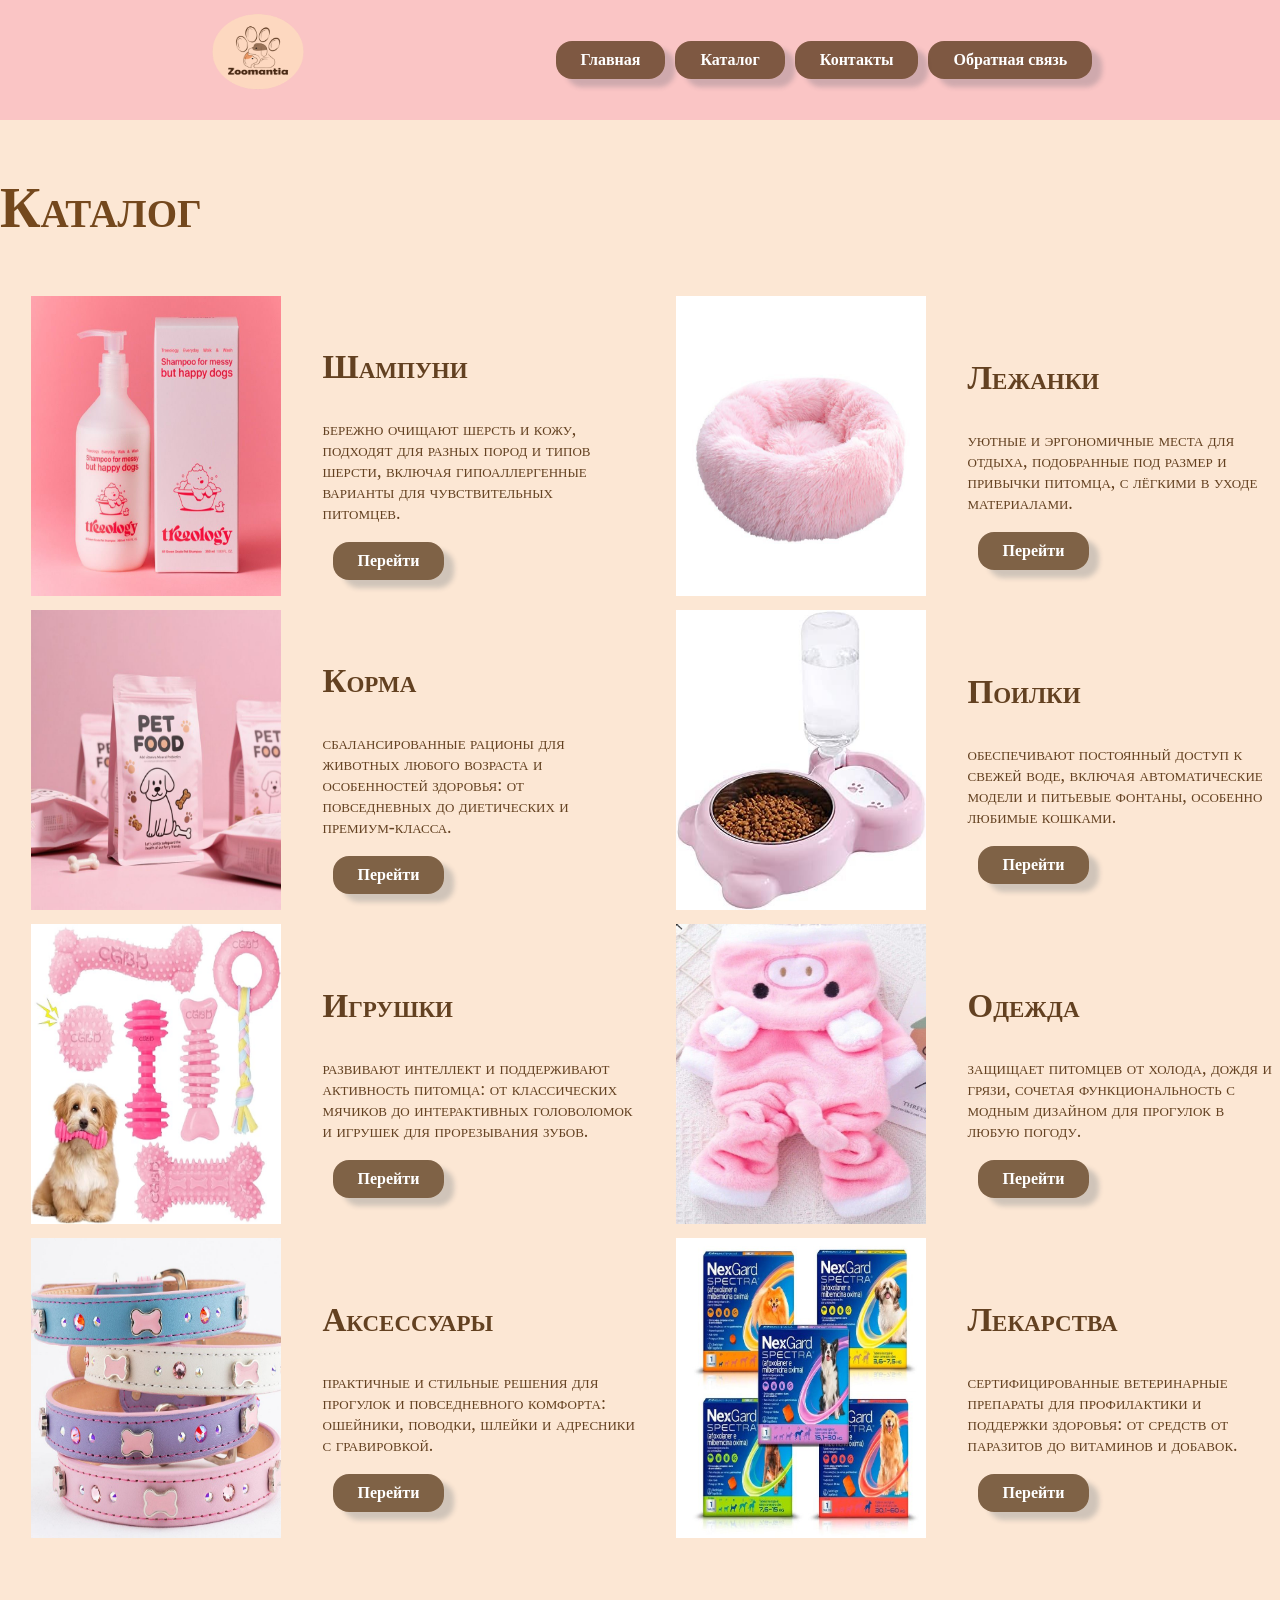
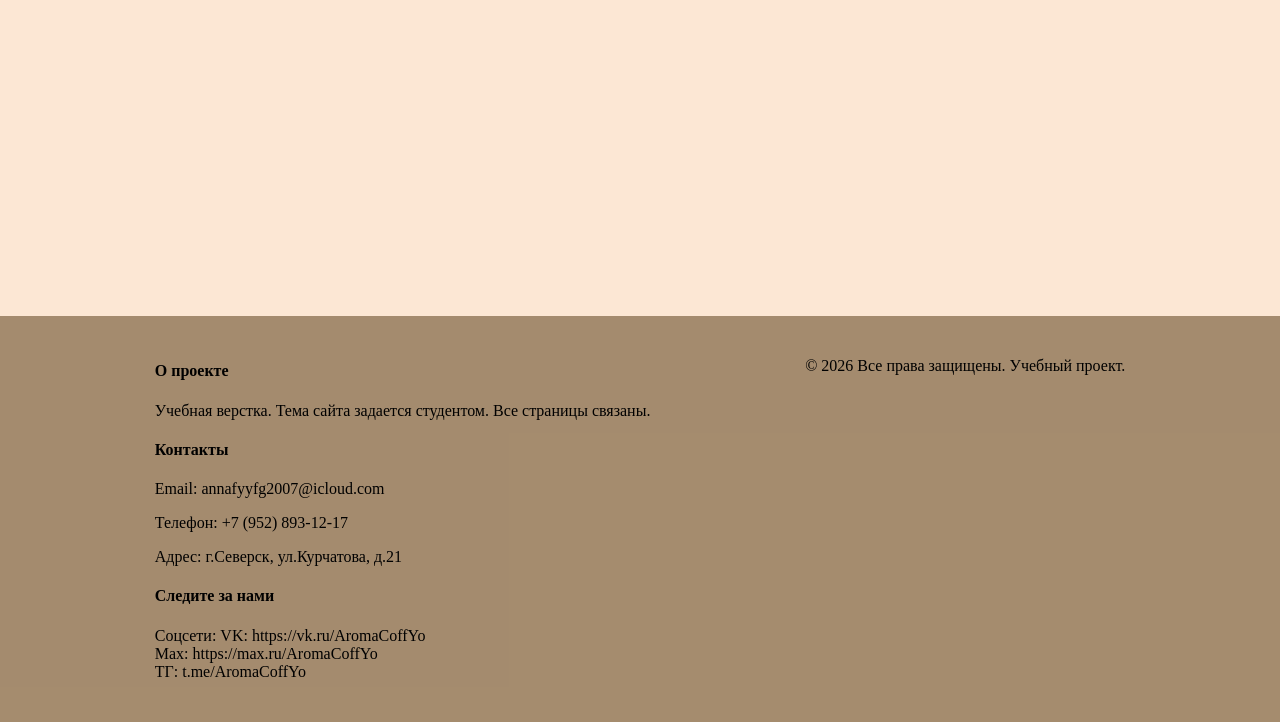
==== catalog.html @ c20fdf15 "ПР_2_3" ====
<!DOCTYPE html>
<html lang="ru">
<head>
    <meta charset="UTF-8">
    <meta name="viewport" content="width=device-width, initial-scale=1.0, viewport-fit=cover">
    <title>Главная страница</title>
    <link rel="stylesheet" href="style.css">
</head>
<body>
    <header>
        <a href="index.html"><img class="logo_foto" src="img/logo.png" alt="Логотип"></a>
        <nav>
            <ul class="menu">
                <li><a class="btn" style="box-shadow: 10px 8px 5px 0 rgba(34, 60, 80, 0.2);" href="index.html">Главная</a></li>
                <li><a class="btn" style="box-shadow: 10px 8px 5px 0 rgba(34, 60, 80, 0.2);" href="catalog.html">Каталог</a></li>
                <li><a class="btn" style="box-shadow: 10px 8px 5px 0 rgba(34, 60, 80, 0.2);" href="contacts.html">Контакты</a></li>
                <li><a class="btn" style="box-shadow: 10px 8px 5px 0 rgba(34, 60, 80, 0.2);" href="feedback.html">Обратная связь</a></li>
            </ul>
        </nav>
    </header>

    <main>
            <div class="rtrt"><div class="pink1-text"><p class='caps2'>Каталог</p> </div> </div>
<div class="parent1">
    <div class="div1"><img class="img-good" src="img/shampyn.jpg"></div>


    <div class="div2"><div class="pink-text"><p class='caps3'>Шампуни</p> 
            <p class='textt1'>бережно очищают шерсть и кожу, подходят для разных пород и типов шерсти, включая гипоаллергенные варианты для чувствительных питомцев.</p> <a class="btn" style="box-shadow: 10px 8px 5px 0 rgba(34, 60, 80, 0.2);" href="index.html">Перейти</a></div></div>


    <div class="div3"><img class="img-good" src="img/korm.jpg"></div>


    <div class="div4"><div class="pink-text"><p class='caps3'>Корма</p> 
            <p class='textt1'>сбалансированные рационы для животных любого возраста и особенностей здоровья: от повседневных до диетических и премиум-класса.</p> <a class="btn" style="box-shadow: 10px 8px 5px 0 rgba(34, 60, 80, 0.2);" href="index.html">Перейти</a></div></div>


    <div class="div5"><img class="img-good" src="img/ugryshki.jpg"></div>


    <div class="div6"><div class="pink-text"><p class='caps3'>Игрушки</p> 
            <p class='textt1'>развивают интеллект и поддерживают активность питомца: от классических мячиков до интерактивных головоломок и игрушек для прорезывания зубов.</p> <a class="btn" style="box-shadow: 10px 8px 5px 0 rgba(34, 60, 80, 0.2);" href="index.html">Перейти</a></div></div>


    <div class="div7"><img class="img-good" src="img/acceccyar.jpg"></div>


    <div class="div8"><div class="pink-text"><p class='caps3'> Аксессуары</p> 
            <p class='textt1'>практичные и стильные решения для прогулок и повседневного комфорта: ошейники, поводки, шлейки и адресники с гравировкой.</p> <a class="btn" style="box-shadow: 10px 8px 5px 0 rgba(34, 60, 80, 0.2);" href="index.html">Перейти</a></div></div>


    <div class="div9"><img class="img-good" src="img/legank.jpg"></div>


    <div class="div10"><div class="pink-text"><p class='caps3'> Лежанки</p> 
            <p class='textt1'> уютные и эргономичные места для отдыха, подобранные под размер и привычки питомца, с лёгкими в уходе материалами.</p> <a class="btn" style="box-shadow: 10px 8px 5px 0 rgba(34, 60, 80, 0.2);" href="index.html">Перейти</a></div></div>


    <div class="div11"><img class="img-good" src="img/poulki.jpg"></div>


    <div class="div12"><div class="pink-text"><p class='caps3'> Поилки</p> 
            <p class='textt1'>обеспечивают постоянный доступ к свежей воде, включая автоматические модели и питьевые фонтаны, особенно любимые кошками.</p> <a class="btn" style="box-shadow: 10px 8px 5px 0 rgba(34, 60, 80, 0.2);" href="index.html">Перейти</a></div></div>


    <div class="div13"><img class="img-good" src="img/odegda.jpg"></div>


    <div class="div14"><div class="pink-text"><p class='caps3'> Одежда</p> 
            <p class='textt1'>защищает питомцев от холода, дождя и грязи, сочетая функциональность с модным дизайном для прогулок в любую погоду.</p> <a class="btn" style="box-shadow: 10px 8px 5px 0 rgba(34, 60, 80, 0.2);" href="index.html">Перейти</a></div></div>


    <div class="div15"><img class="img-good" src="img/lecarctva.jpg"></div>


    <div class="div16"><div class="pink-text"><p class='caps3'> Лекарства</p> 
            <p class='textt1'>сертифицированные ветеринарные препараты для профилактики и поддержки здоровья: от средств от паразитов до витаминов и добавок.</p> <a class="btn" style="box-shadow: 10px 8px 5px 0 rgba(34, 60, 80, 0.2);" href="index.html">Перейти</a></div></div>

</div>
    
     </main>

<footer>
    <div>
        <div>
            <h4>О проекте</h4>
            <p>Учебная верстка. Тема сайта задается студентом. Все страницы связаны.</p>
        </div>
        <div>
            <h4>Контакты</h4>
            <p>Email: annafyyfg2007@icloud.com</p>
            <p>Телефон: +7 (952) 893-12-17</p>
            <p>Адрес: г.Северск, ул.Курчатова, д.21</p>
        </div>
        <div>
            <h4>Следите за нами</h4>
            <p>Соцсети: 
                VK:  https://vk.ru/AromaCoffYo <br>
                Max: https://max.ru/AromaCoffYo <br>
                ТГ: t.me/AromaCoffYo</p>
        </div>
    </div>
    <div>
        <p>&copy; 2026 Все права защищены. Учебный проект.</p>
    </div>
</footer>
</body>
</html>
---- style.css ----
body {
    border: 0;
    padding: 0;
    margin: 0;
    background-color: #fce7d4;
    display: flex;
    flex-direction: column;
    align-items: center;
    justify-content: space-evenly;
}
/* Шапка сайта */
header{
    width: 100%;
    height: 120px;
    border: 0;
    padding: 0;
    margin: 0;
    background-color: rgb(250, 197, 197);
    display: flex;
    flex-direction: row;
    align-items: center;
    place-items: center;
    justify-content: space-evenly;
}
a {
    text-decoration: none; 
    margin-left: 10px;
}
nav ul {
    list-style: none;              
}
.menu {
    display: flex;
}

/*КАТАЛОГ */
.parent1 {
    place-items: center;
    display: grid;
    grid-template-columns: repeat(4, 1fr);
    grid-template-rows: repeat(5, 1fr);
    gap: 10px;
}
.div3 {
    grid-column-start: 1;
    grid-row-start: 2;
}
.div4 {
    grid-column-start: 2;
    grid-row-start: 2;
}
.div5 {
    grid-column-start: 1;
    grid-row-start: 3;
}
.div6 {
    grid-column-start: 2;
    grid-row-start: 3;
}
.div7 {
    grid-column-start: 1;
    grid-row-start: 4;
}
.div8 {
    grid-column-start: 2;
    grid-row-start: 4;
}
.div9 {
    grid-column-start: 3;
    grid-row-start: 1;
}
.div10 {
    grid-column-start: 4;
    grid-row-start: 1;
}
.div11 {
    grid-column-start: 3;
    grid-row-start: 2;
}
.div12 {
    grid-column-start: 4;
    grid-row-start: 2;
}
.div13 {
    grid-column-start: 3;
    grid-row-start: 3;
}
.div14 {
    grid-column-start: 4;
    grid-row-start: 3;
}

/*ОФОРМЛЕНИЕ ТЕКСТА И КНОПОК*/      
.btn, button, .button {
    display: inline-block;
    background-color: #4e2e0fb6;     /* голубой фон */
    color: white;
    padding: 10px 25px;
    border-radius: 16px;            /* закруглённые углы */
    text-decoration: none;
    font-weight: bold;
    transition: 0.3s;              /* плавность при наведении */
}
.rtrt{
    place-items: center;
}
.caps2{
    font-variant: small-caps;
    font-size: 56px;
    font-weight: 700;
    font-family: Impact;
}
.caps3{
    font-variant: small-caps;
    font-size: 33px;
    font-weight: 700;
    font-family: Impact;
}
.pink1-text{
    color: rgb(116, 72, 29);
}

.pink-text {
     color: rgb(99, 65, 33);
}  
.textt1{
    font-variant: small-caps;
    font-size: 18px;
    font-family: Georgia;
}

/* ПОДВАЛ */
footer{
    width: 100%;
    padding: 0; 
    margin: 0;
    border: 0;
    background-color: rgba(88, 60, 21, 0.534);
    display: flex;
    flex-direction: row;
    align-items: flex-start;
    justify-content: space-evenly;
    padding:25px 0;
    margin-top:60px;
   
}
.f1{
    color: #ffffff;
    display: flex;
    align-items: start;
    justify-content: start;
}
.form1{
    border: 0;
    padding: 0;
    margin: 0;
    width: 400px;
    height: 390px;
    display: flex;
    flex-direction:column;
    align-items: center;
    justify-content: space-around;

}

/* Для фоток: размеры */
iframe{
    width: 800px;
    height: 600px;
}
.img-good{
    width: 250px;
    height: 300px;
}
.logo_foto{
    width: 120px;
    height: 140px;
}
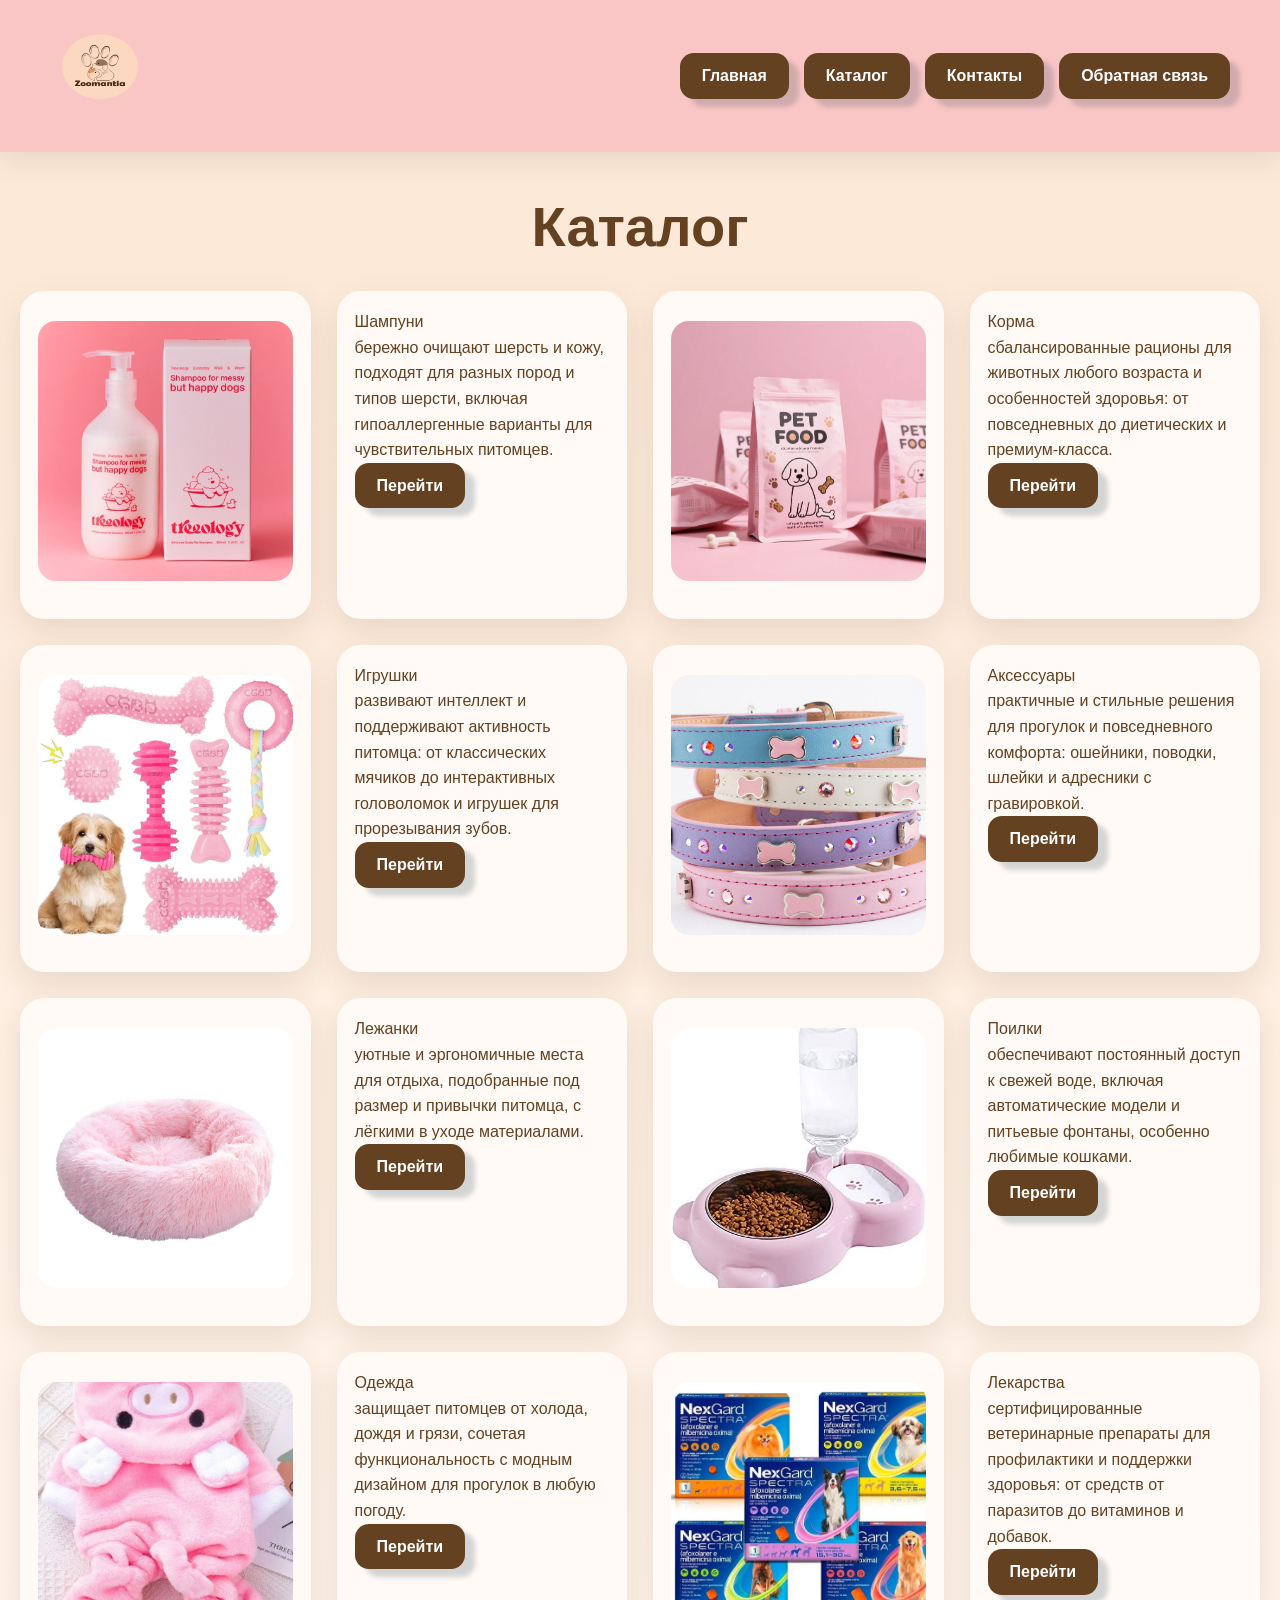
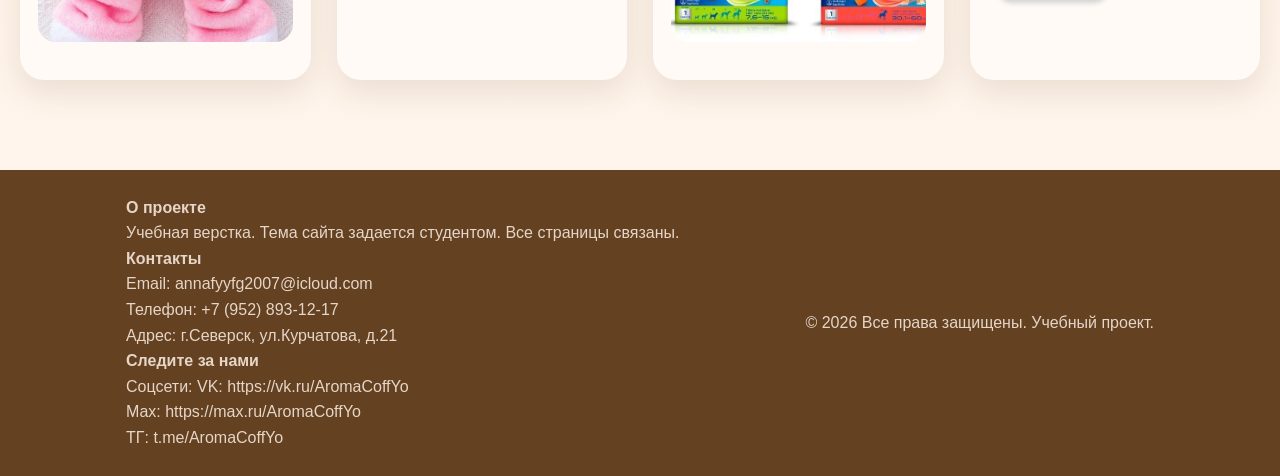
==== commit 379835ac: "ПР-4-1" ====
--- a/catalog.html
+++ b/catalog.html
@@ -3,7 +3,7 @@
 <head>
     <meta charset="UTF-8">
     <meta name="viewport" content="width=device-width, initial-scale=1.0, viewport-fit=cover">
-    <title>Главная страница</title>
+    <title>Каталог</title>
     <link rel="stylesheet" href="style.css">
 </head>
 <body>
@@ -11,99 +11,100 @@
         <a href="index.html"><img class="logo_foto" src="img/logo.png" alt="Логотип"></a>
         <nav>
             <ul class="menu">
-                <li><a class="btn" style="box-shadow: 10px 8px 5px 0 rgba(34, 60, 80, 0.2);" href="index.html">Главная</a></li>
-                <li><a class="btn" style="box-shadow: 10px 8px 5px 0 rgba(34, 60, 80, 0.2);" href="catalog.html">Каталог</a></li>
-                <li><a class="btn" style="box-shadow: 10px 8px 5px 0 rgba(34, 60, 80, 0.2);" href="contacts.html">Контакты</a></li>
-                <li><a class="btn" style="box-shadow: 10px 8px 5px 0 rgba(34, 60, 80, 0.2);" href="feedback.html">Обратная связь</a></li>
+                <li><a class="btn" href="index.html">Главная</a></li>
+                <li><a class="btn" href="catalog.html">Каталог</a></li>
+                <li><a class="btn" href="contacts.html">Контакты</a></li>
+                <li><a class="btn" href="feedback.html">Обратная связь</a></li>
             </ul>
         </nav>
     </header>
 
     <main>
-            <div class="rtrt"><div class="pink1-text"><p class='caps2'>Каталог</p> </div> </div>
-<div class="parent1">
+                <h1>Каталог</h1>
+    <div class="parent1">
     <div class="div1"><img class="img-good" src="img/shampyn.jpg"></div>
 
 
-    <div class="div2"><div class="pink-text"><p class='caps3'>Шампуни</p> 
-            <p class='textt1'>бережно очищают шерсть и кожу, подходят для разных пород и типов шерсти, включая гипоаллергенные варианты для чувствительных питомцев.</p> <a class="btn" style="box-shadow: 10px 8px 5px 0 rgba(34, 60, 80, 0.2);" href="index.html">Перейти</a></div></div>
+    <div class="div1"><div class="pink-text"><p class='caps3'>Шампуни</p> 
+            <p class='textt1'>бережно очищают шерсть и кожу, подходят для разных пород и типов шерсти, включая гипоаллергенные варианты для чувствительных питомцев.</p> <a class="btn" href="index.html">Перейти</a></div></div>
 
 
     <div class="div3"><img class="img-good" src="img/korm.jpg"></div>
 
 
-    <div class="div4"><div class="pink-text"><p class='caps3'>Корма</p> 
-            <p class='textt1'>сбалансированные рационы для животных любого возраста и особенностей здоровья: от повседневных до диетических и премиум-класса.</p> <a class="btn" style="box-shadow: 10px 8px 5px 0 rgba(34, 60, 80, 0.2);" href="index.html">Перейти</a></div></div>
+    <div class="div3"><div class="pink-text"><p class='caps3'>Корма</p> 
+            <p class='textt1'>сбалансированные рационы для животных любого возраста и особенностей здоровья: от повседневных до диетических и премиум-класса.</p> <a class="btn" href="index.html">Перейти</a></div></div>
 
 
     <div class="div5"><img class="img-good" src="img/ugryshki.jpg"></div>
 
 
     <div class="div6"><div class="pink-text"><p class='caps3'>Игрушки</p> 
-            <p class='textt1'>развивают интеллект и поддерживают активность питомца: от классических мячиков до интерактивных головоломок и игрушек для прорезывания зубов.</p> <a class="btn" style="box-shadow: 10px 8px 5px 0 rgba(34, 60, 80, 0.2);" href="index.html">Перейти</a></div></div>
+            <p class='textt1'>развивают интеллект и поддерживают активность питомца: от классических мячиков до интерактивных головоломок и игрушек для прорезывания зубов.</p> <a class="btn" href="index.html">Перейти</a></div></div>
 
 
     <div class="div7"><img class="img-good" src="img/acceccyar.jpg"></div>
 
 
     <div class="div8"><div class="pink-text"><p class='caps3'> Аксессуары</p> 
-            <p class='textt1'>практичные и стильные решения для прогулок и повседневного комфорта: ошейники, поводки, шлейки и адресники с гравировкой.</p> <a class="btn" style="box-shadow: 10px 8px 5px 0 rgba(34, 60, 80, 0.2);" href="index.html">Перейти</a></div></div>
+            <p class='textt1'>практичные и стильные решения для прогулок и повседневного комфорта: ошейники, поводки, шлейки и адресники с гравировкой.</p> <a class="btn" href="index.html">Перейти</a></div></div>
 
 
     <div class="div9"><img class="img-good" src="img/legank.jpg"></div>
 
 
     <div class="div10"><div class="pink-text"><p class='caps3'> Лежанки</p> 
-            <p class='textt1'> уютные и эргономичные места для отдыха, подобранные под размер и привычки питомца, с лёгкими в уходе материалами.</p> <a class="btn" style="box-shadow: 10px 8px 5px 0 rgba(34, 60, 80, 0.2);" href="index.html">Перейти</a></div></div>
+            <p class='textt1'> уютные и эргономичные места для отдыха, подобранные под размер и привычки питомца, с лёгкими в уходе материалами.</p> <a class="btn" href="index.html">Перейти</a></div></div>
 
 
     <div class="div11"><img class="img-good" src="img/poulki.jpg"></div>
 
 
     <div class="div12"><div class="pink-text"><p class='caps3'> Поилки</p> 
-            <p class='textt1'>обеспечивают постоянный доступ к свежей воде, включая автоматические модели и питьевые фонтаны, особенно любимые кошками.</p> <a class="btn" style="box-shadow: 10px 8px 5px 0 rgba(34, 60, 80, 0.2);" href="index.html">Перейти</a></div></div>
+            <p class='textt1'>обеспечивают постоянный доступ к свежей воде, включая автоматические модели и питьевые фонтаны, особенно любимые кошками.</p> <a class="btn" href="index.html">Перейти</a></div></div>
 
 
     <div class="div13"><img class="img-good" src="img/odegda.jpg"></div>
 
 
     <div class="div14"><div class="pink-text"><p class='caps3'> Одежда</p> 
-            <p class='textt1'>защищает питомцев от холода, дождя и грязи, сочетая функциональность с модным дизайном для прогулок в любую погоду.</p> <a class="btn" style="box-shadow: 10px 8px 5px 0 rgba(34, 60, 80, 0.2);" href="index.html">Перейти</a></div></div>
+            <p class='textt1'>защищает питомцев от холода, дождя и грязи, сочетая функциональность с модным дизайном для прогулок в любую погоду.</p> <a class="btn" href="index.html">Перейти</a></div></div>
 
 
     <div class="div15"><img class="img-good" src="img/lecarctva.jpg"></div>
 
 
     <div class="div16"><div class="pink-text"><p class='caps3'> Лекарства</p> 
-            <p class='textt1'>сертифицированные ветеринарные препараты для профилактики и поддержки здоровья: от средств от паразитов до витаминов и добавок.</p> <a class="btn" style="box-shadow: 10px 8px 5px 0 rgba(34, 60, 80, 0.2);" href="index.html">Перейти</a></div></div>
+            <p class='textt1'>сертифицированные ветеринарные препараты для профилактики и поддержки здоровья: от средств от паразитов до витаминов и добавок.</p> <a class="btn" href="index.html">Перейти</a></div></div>
 
 </div>
     
      </main>
 
-<footer>
-    <div>
+    <footer>
         <div>
-            <h4>О проекте</h4>
-            <p>Учебная верстка. Тема сайта задается студентом. Все страницы связаны.</p>
+            <div>
+                <h4>О проекте</h4>
+                <p>Учебная верстка. Тема сайта задается студентом. Все страницы связаны.</p>
+            </div>
+            <div>
+                <h4>Контакты</h4>
+                <p>Email: annafyyfg2007@icloud.com</p>
+                <p>Телефон: +7 (952) 893-12-17</p>
+                <p>Адрес: г.Северск, ул.Курчатова, д.21</p>
+            </div>
+            <div>
+                <h4>Следите за нами</h4>
+                <p>Соцсети: 
+                    VK:  https://vk.ru/AromaCoffYo <br>
+                    Max: https://max.ru/AromaCoffYo <br>
+                    ТГ: t.me/AromaCoffYo</p>
+            </div>
         </div>
         <div>
-            <h4>Контакты</h4>
-            <p>Email: annafyyfg2007@icloud.com</p>
-            <p>Телефон: +7 (952) 893-12-17</p>
-            <p>Адрес: г.Северск, ул.Курчатова, д.21</p>
+            <p>&copy; 2026 Все права защищены. Учебный проект.</p>
         </div>
-        <div>
-            <h4>Следите за нами</h4>
-            <p>Соцсети: 
-                VK:  https://vk.ru/AromaCoffYo <br>
-                Max: https://max.ru/AromaCoffYo <br>
-                ТГ: t.me/AromaCoffYo</p>
-        </div>
-    </div>
-    <div>
-        <p>&copy; 2026 Все права защищены. Учебный проект.</p>
-    </div>
-</footer>
+    </footer>
+
 </body>
 </html>
--- a/style.css
+++ b/style.css
@@ -1,179 +1,219 @@
 
-body {
-    border: 0;
-    padding: 0;
-    margin: 0;
-    background-color: #fce7d4;
-    display: flex;
-    flex-direction: column;
-    align-items: center;
-    justify-content: space-evenly;
-}
-/* Шапка сайта */
+/* ОСНОВНЫЕ ЦВЕТА САЙТА */
+:root{
+ --bg:#fce7d4;
+ --surface:#fffaf5;
+ --primary:#634121;
+ --primary-light:#8a5625;
+ --header:#fac5c5;
+}
+
+/* СБРОС СТИЛЕЙ  */
+*{
+    margin:0;
+    padding:0;
+    box-sizing:border-box
+}
+html{
+    scroll-behavior:smooth
+}
+body{
+    font-family:Arial,sans-serif;
+    background:linear-gradient(180deg,#fce7d4,#fff7f0);
+    color:var(--primary);
+    line-height:1.6;
+}
+
+/*  ШАПКА */
 header{
-    width: 100%;
-    height: 120px;
-    border: 0;
-    padding: 0;
-    margin: 0;
-    background-color: rgb(250, 197, 197);
-    display: flex;
-    flex-direction: row;
-    align-items: center;
-    place-items: center;
-    justify-content: space-evenly;
-}
-a {
-    text-decoration: none; 
-    margin-left: 10px;
-}
-nav ul {
-    list-style: none;              
-}
-.menu {
-    display: flex;
-}
-
-/*КАТАЛОГ */
-.parent1 {
-    place-items: center;
-    display: grid;
-    grid-template-columns: repeat(4, 1fr);
-    grid-template-rows: repeat(5, 1fr);
-    gap: 10px;
-}
-.div3 {
-    grid-column-start: 1;
-    grid-row-start: 2;
-}
-.div4 {
-    grid-column-start: 2;
-    grid-row-start: 2;
-}
-.div5 {
-    grid-column-start: 1;
-    grid-row-start: 3;
-}
-.div6 {
-    grid-column-start: 2;
-    grid-row-start: 3;
-}
-.div7 {
-    grid-column-start: 1;
-    grid-row-start: 4;
-}
-.div8 {
-    grid-column-start: 2;
-    grid-row-start: 4;
-}
-.div9 {
-    grid-column-start: 3;
-    grid-row-start: 1;
-}
-.div10 {
-    grid-column-start: 4;
-    grid-row-start: 1;
-}
-.div11 {
-    grid-column-start: 3;
-    grid-row-start: 2;
-}
-.div12 {
-    grid-column-start: 4;
-    grid-row-start: 2;
-}
-.div13 {
-    grid-column-start: 3;
-    grid-row-start: 3;
-}
-.div14 {
-    grid-column-start: 4;
-    grid-row-start: 3;
-}
-
-/*ОФОРМЛЕНИЕ ТЕКСТА И КНОПОК*/      
-.btn, button, .button {
-    display: inline-block;
-    background-color: #4e2e0fb6;     /* голубой фон */
-    color: white;
-    padding: 10px 25px;
-    border-radius: 16px;            /* закруглённые углы */
-    text-decoration: none;
-    font-weight: bold;
-    transition: 0.3s;              /* плавность при наведении */
-}
-.rtrt{
-    place-items: center;
-}
-.caps2{
-    font-variant: small-caps;
-    font-size: 56px;
-    font-weight: 700;
-    font-family: Impact;
-}
-.caps3{
-    font-variant: small-caps;
-    font-size: 33px;
-    font-weight: 700;
-    font-family: Impact;
-}
-.pink1-text{
-    color: rgb(116, 72, 29);
-}
-
-.pink-text {
-     color: rgb(99, 65, 33);
-}  
-.textt1{
-    font-variant: small-caps;
-    font-size: 18px;
-    font-family: Georgia;
-}
-
-/* ПОДВАЛ */
-footer{
-    width: 100%;
-    padding: 0; 
-    margin: 0;
-    border: 0;
-    background-color: rgba(88, 60, 21, 0.534);
-    display: flex;
-    flex-direction: row;
-    align-items: flex-start;
-    justify-content: space-evenly;
-    padding:25px 0;
-    margin-top:60px;
-   
-}
-.f1{
-    color: #ffffff;
-    display: flex;
-    align-items: start;
-    justify-content: start;
-}
-.form1{
-    border: 0;
-    padding: 0;
-    margin: 0;
-    width: 400px;
-    height: 390px;
-    display: flex;
-    flex-direction:column;
-    align-items: center;
-    justify-content: space-around;
-
-}
-
-/* Для фоток: размеры */
+    width:100%;
+    display:flex;
+    flex-wrap: wrap;   /* При сужении экрана меню уйдёт вниз */
+    justify-content:space-between; /* Логотип слева, меню справа */
+    align-items:center;  /* Вертикальное выравнивание по центру */
+    padding:12px 50px;
+    background:rgba(250,197,197,.95);
+    position:sticky;
+    top:0;
+    z-index:1000;
+    backdrop-filter:blur(10px);
+    box-shadow:0 8px 25px rgba(0,0,0,.08);
+}
+
+
+/* МЕНЮ И КНОПКИ */
+.menu{
+    display:flex;
+    gap:15px;
+    list-style:none
+}
+.btn{
+    display:inline-block;
+    text-decoration:none;
+    color:#fff!important;
+    background:var(--primary);
+    padding:10px 22px;
+    border-radius:14px;
+    font-weight:700;
+    box-shadow:10px 8px 5px rgba(34,60,80,.2);
+    transition:.3s;
+}
+.btn:hover{
+    background:var(--primary-light);
+    transform:translateY(-3px)
+}
+
+/* ОХРАННЫЕ ПОЛЯ */
+main,section{
+    max-width:1400px;
+    margin:auto;
+    padding:30px 20px
+}
+
+/* ЗАГОЛОВКИ */
+h1,h2{
+    text-align:center
+}
+h1{
+    font-size:3.5rem;
+    margin-bottom:20px
+}
+h2{
+    font-size:2.3rem;
+    margin-bottom:30px
+}
+
+/* HERO БЛОК */
+section:first-of-type{
+    min-height:70vh;
+    display:flex;
+    align-items:center;
+    justify-content:center;
+    text-align:center
+}
+
+/* ГРИДЫ ДЛЯ КАРТОЧЕК */
+.home-grid,
+main section div>div{
+    display:grid;
+    grid-template-columns:repeat(auto-fit,minmax(230px,1fr)); /* Размер для index карточек*/
+    gap: 26px;
+}
+.parent1{
+    display:grid;
+    grid-template-columns:repeat(auto-fit,minmax(260px,1fr)); /* Размер для catalog карточек*/
+    gap: 26px;
+}
+
+/* КАРТОЧКИ */
+.home-grid>div,
+.parent1>div,
+main section div>div>div{
+    background:var(--surface);
+    border-radius:24px;
+    padding:18px;
+    box-shadow:0 12px 30px rgba(99,65,33,.12);
+    transition:.35s;
+}
+.home-grid>div:hover,
+.parent1>div:hover,
+main section div>div>div:hover{
+    transform:translateY(-8px);
+}
+
+/* ИЗОБРАЖЕНИЯ */
+.vibor,.img-good{
+    width:100%;
+    height:260px;
+    object-fit:cover;
+    border-radius:18px;
+    margin:12px 0;
+}
+.foto_contact{
+    width: 23px;
+    height: 23px;
+}
 iframe{
     width: 800px;
     height: 600px;
 }
-.img-good{
-    width: 250px;
-    height: 300px;
-}
 .logo_foto{
-    width: 120px;
-    height: 140px;
-}
+    width: 100px;
+    height: 120px;
+    transition:.3s
+}
+.logo_foto:hover{
+    transform:scale(1.05)
+}
+/* ФОРМЫ */
+.form1{
+    max-width:850px;
+    margin:40px auto;
+    background:var(--surface);
+    padding:30px;
+    border-radius:24px;
+    box-shadow:0 12px 30px rgba(99,65,33,.12);
+}
+input,textarea,select{
+    width:100%;
+    padding:14px;
+    border-radius:12px;
+    border:1px solid #e6d6c8;
+    margin-top:8px;
+}
+button{
+    width:100%;
+    padding:14px;
+    border:none;
+    cursor:pointer;
+    border-radius:14px;
+    background:var(--primary);
+    color:#fff;
+}
+
+/* КОНТАКТЫ */
+.contacts-info{
+    background:var(--surface);
+    max-width:1000px; /*Ширина формы*/
+    margin:15px auto;
+    padding:20px;
+    border-radius:20px;
+    box-shadow:0 10px 25px rgba(99,65,33,.12);
+    text-align:center;
+}
+.contacts-info a{
+    color:var(--primary);
+    text-decoration:none
+}
+
+/* ПОДВАЛ */
+
+footer{
+    margin: 0;
+    padding: 0;
+    border: 0;
+    width: 100%;
+    background-color: #634121;
+    color: #e6d6c8;
+    display: flex;
+    align-items: center;
+    justify-content: space-evenly;
+    padding: 25px 0;
+    margin-top: 60px;
+}
+
+/* АДАПТИВ */
+@media(max-width:768px){
+header{
+    flex-direction:column;
+    padding:20px}
+.menu{
+    flex-wrap:wrap;
+    justify-content:center}
+footer>div:first-child{
+    grid-template-columns:1fr
+}
+h1{
+    font-size:2.4rem
+}
+}
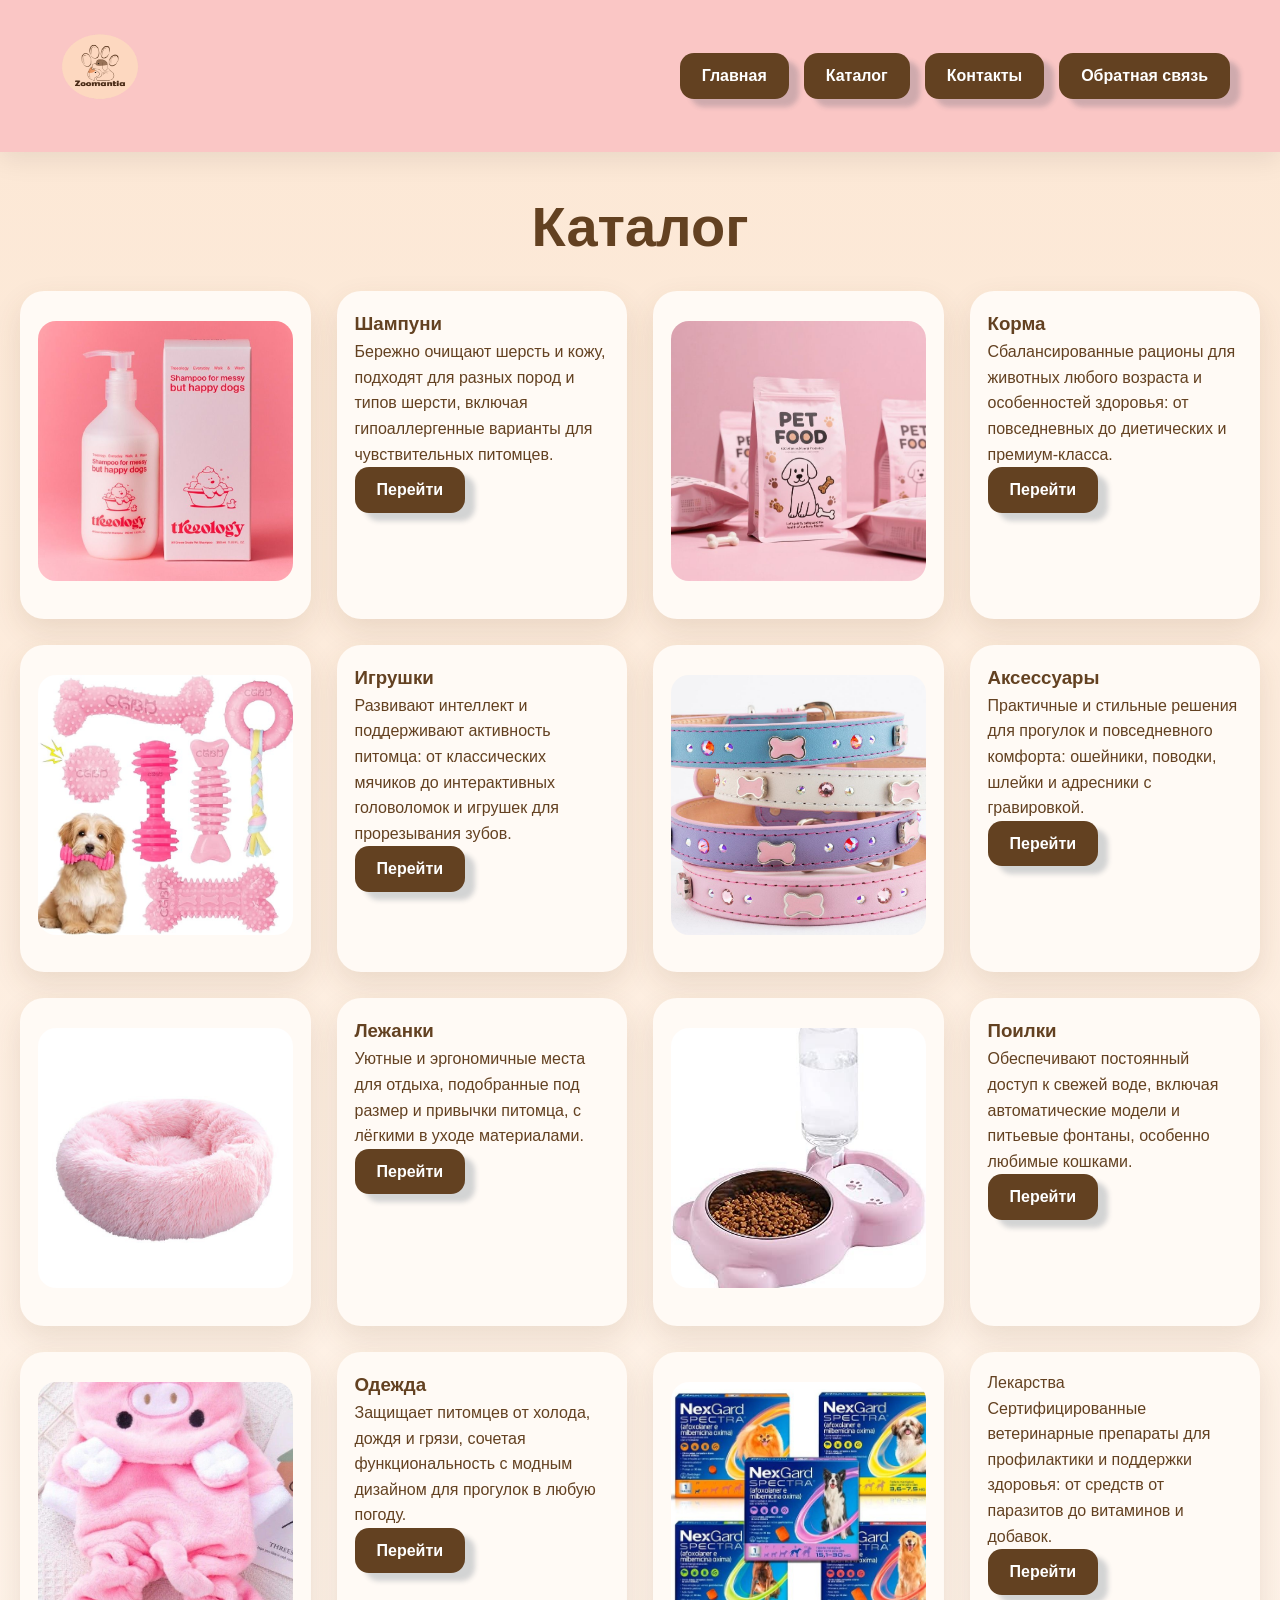
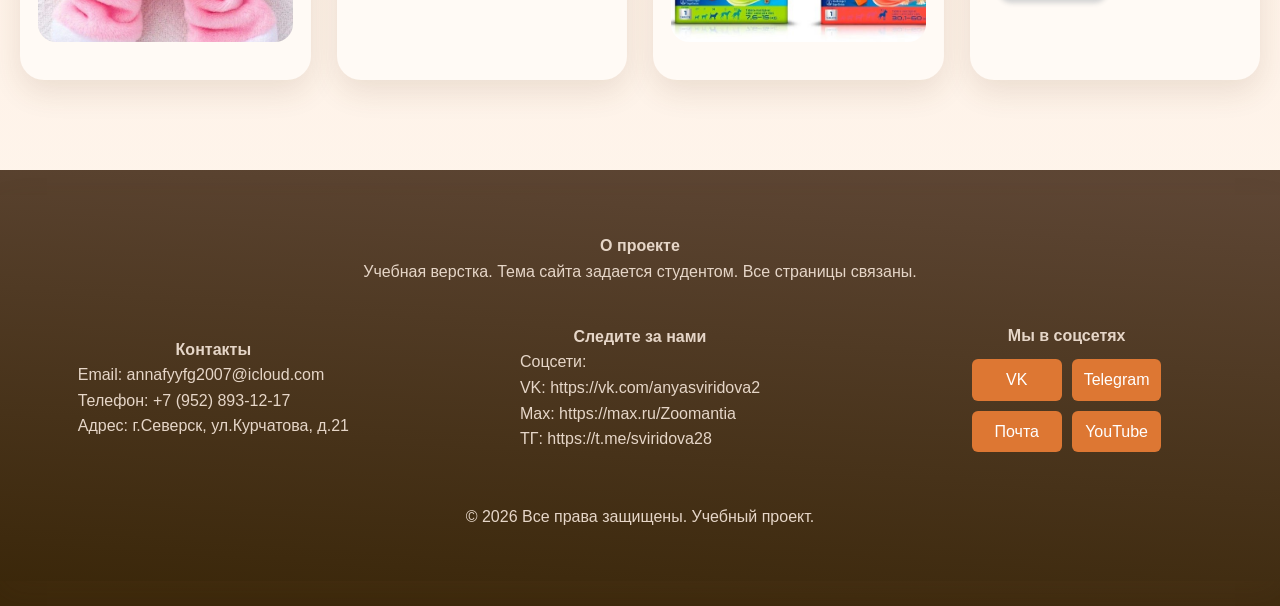
==== commit 4cf8eb21: "ПР-3-3: добавил продвинутый Grid, именованные области, вложенные сетки" ====
--- a/catalog.html
+++ b/catalog.html
@@ -20,91 +20,121 @@
     </header>
 
     <main>
-                <h1>Каталог</h1>
-    <div class="parent1">
-    <div class="div1"><img class="img-good" src="img/shampyn.jpg"></div>
+        <h1>Каталог</h1>
+        <div class="parent1">
+            <div class="div1">
+                <img class="img-good" src="img/shampyn.jpg">
+            </div>
+            <div class="div1">
+                <h3>Шампуни</h3> 
+                <p> Бережно очищают шерсть и кожу, подходят для разных пород и типов шерсти, 
+                включая гипоаллергенные варианты для чувствительных питомцев.</p> 
+                <a class="btn" href="index.html">Перейти</a>
+            </div>
 
+            <div class="div3">
+                <img class="img-good" src="img/korm.jpg">
+            </div>
+            <div class="div3">
+                <h3>Корма</h3> 
+                <p> Сбалансированные рационы для животных любого возраста и особенностей здоровья: 
+                от повседневных до диетических и премиум-класса.</p> 
+                <a class="btn" href="index.html">Перейти</a>
+            </div>
 
-    <div class="div1"><div class="pink-text"><p class='caps3'>Шампуни</p> 
-            <p class='textt1'>бережно очищают шерсть и кожу, подходят для разных пород и типов шерсти, включая гипоаллергенные варианты для чувствительных питомцев.</p> <a class="btn" href="index.html">Перейти</a></div></div>
+            <div class="div5">
+                <img class="img-good" src="img/ugryshki.jpg">
+            </div>
+            <div class="div6">
+                <h3>Игрушки</h3> 
+                <p> Развивают интеллект и поддерживают активность питомца: от классических мячиков
+                до интерактивных головоломок и игрушек для прорезывания зубов.</p> 
+                <a class="btn" href="index.html">Перейти</a>
+            </div>
 
+            <div class="div7">
+                <img class="img-good" src="img/acceccyar.jpg">
+            </div>
+            <div class="div8">
+                <h3> Аксессуары</h3> 
+                <p> Практичные и стильные решения для прогулок и повседневного комфорта: 
+                ошейники, поводки, шлейки и адресники с гравировкой.</p> 
+                <a class="btn" href="index.html">Перейти</a>
+            </div>
 
-    <div class="div3"><img class="img-good" src="img/korm.jpg"></div>
+            <div class="div9">
+                <img class="img-good" src="img/legank.jpg">
+            </div>
+            <div class="div10">
+                <h3>Лежанки</h3> 
+                <p> Уютные и эргономичные места для отдыха, подобранные под размер 
+                и привычки питомца, с лёгкими в уходе материалами.</p> 
+                <a class="btn" href="index.html">Перейти</a>
+            </div>
 
+            <div class="div11">
+                <img class="img-good" src="img/poulki.jpg">
+            </div>
+            <div class="div12">
+                <h3>Поилки</h3> 
+                <p> Обеспечивают постоянный доступ к свежей воде, включая автоматические 
+                модели и питьевые фонтаны, особенно любимые кошками.</p> 
+                <a class="btn" href="index.html">Перейти</a>
+            </div>
 
-    <div class="div3"><div class="pink-text"><p class='caps3'>Корма</p> 
-            <p class='textt1'>сбалансированные рационы для животных любого возраста и особенностей здоровья: от повседневных до диетических и премиум-класса.</p> <a class="btn" href="index.html">Перейти</a></div></div>
+            <div class="div13">
+                <img class="img-good" src="img/odegda.jpg">
+            </div>
+            <div class="div14">
+                <h3>Одежда</h3> 
+                <p> Защищает питомцев от холода, дождя и грязи, сочетая функциональность
+                с модным дизайном для прогулок в любую погоду.</p>
+                <a class="btn" href="index.html">Перейти</a>
+            </div>
 
-
-    <div class="div5"><img class="img-good" src="img/ugryshki.jpg"></div>
-
-
-    <div class="div6"><div class="pink-text"><p class='caps3'>Игрушки</p> 
-            <p class='textt1'>развивают интеллект и поддерживают активность питомца: от классических мячиков до интерактивных головоломок и игрушек для прорезывания зубов.</p> <a class="btn" href="index.html">Перейти</a></div></div>
-
-
-    <div class="div7"><img class="img-good" src="img/acceccyar.jpg"></div>
-
-
-    <div class="div8"><div class="pink-text"><p class='caps3'> Аксессуары</p> 
-            <p class='textt1'>практичные и стильные решения для прогулок и повседневного комфорта: ошейники, поводки, шлейки и адресники с гравировкой.</p> <a class="btn" href="index.html">Перейти</a></div></div>
-
-
-    <div class="div9"><img class="img-good" src="img/legank.jpg"></div>
-
-
-    <div class="div10"><div class="pink-text"><p class='caps3'> Лежанки</p> 
-            <p class='textt1'> уютные и эргономичные места для отдыха, подобранные под размер и привычки питомца, с лёгкими в уходе материалами.</p> <a class="btn" href="index.html">Перейти</a></div></div>
-
-
-    <div class="div11"><img class="img-good" src="img/poulki.jpg"></div>
-
-
-    <div class="div12"><div class="pink-text"><p class='caps3'> Поилки</p> 
-            <p class='textt1'>обеспечивают постоянный доступ к свежей воде, включая автоматические модели и питьевые фонтаны, особенно любимые кошками.</p> <a class="btn" href="index.html">Перейти</a></div></div>
-
-
-    <div class="div13"><img class="img-good" src="img/odegda.jpg"></div>
-
-
-    <div class="div14"><div class="pink-text"><p class='caps3'> Одежда</p> 
-            <p class='textt1'>защищает питомцев от холода, дождя и грязи, сочетая функциональность с модным дизайном для прогулок в любую погоду.</p> <a class="btn" href="index.html">Перейти</a></div></div>
-
-
-    <div class="div15"><img class="img-good" src="img/lecarctva.jpg"></div>
-
-
-    <div class="div16"><div class="pink-text"><p class='caps3'> Лекарства</p> 
-            <p class='textt1'>сертифицированные ветеринарные препараты для профилактики и поддержки здоровья: от средств от паразитов до витаминов и добавок.</p> <a class="btn" href="index.html">Перейти</a></div></div>
-
-</div>
-    
-     </main>
+            <div class="div15"><img class="img-good" src="img/lecarctva.jpg"></div>
+            <div class="div16"><div class="pink-text"><p class='caps3'> Лекарства</p> 
+                <p> Сертифицированные ветеринарные препараты для профилактики и поддержки 
+                здоровья: от средств от паразитов до витаминов и добавок.</p> 
+                <a class="btn" href="index.html">Перейти</a>
+            </div>
+        </div>
+    </main>
 
     <footer>
-        <div>
-            <div>
+        <div class="grid_fotter_parent">
+            <div class="prodgectt_foot">
                 <h4>О проекте</h4>
                 <p>Учебная верстка. Тема сайта задается студентом. Все страницы связаны.</p>
             </div>
-            <div>
+            <div class="contsct_foot">
                 <h4>Контакты</h4>
                 <p>Email: annafyyfg2007@icloud.com</p>
                 <p>Телефон: +7 (952) 893-12-17</p>
                 <p>Адрес: г.Северск, ул.Курчатова, д.21</p>
             </div>
-            <div>
+            <div class="slegka_foot">
                 <h4>Следите за нами</h4>
-                <p>Соцсети: 
-                    VK:  https://vk.ru/AromaCoffYo <br>
-                    Max: https://max.ru/AromaCoffYo <br>
-                    ТГ: t.me/AromaCoffYo</p>
+                <p>Соцсети: <br>
+                    VK:  https://vk.com/anyasviridova2 <br>
+                    Max: https://max.ru/Zoomantia <br>
+                    ТГ: https://t.me/sviridova28</p>
             </div>
-        </div>
-        <div>
+            <div class="prodgectt_foot2">
             <p>&copy; 2026 Все права защищены. Учебный проект.</p>
+            </div>
+            <div class="footer-social">
+            <h4>Мы в соцсетях</h4>
+                <div class="social-grid">
+                    <a href="https://vk.com/anyasviridova2">VK</a>
+                    <a href="https://t.me/sviridova28">Telegram</a>
+                    <a href="mailto:annafyyf2007@icloud.com">Почта</a>
+                    <a href="https://youtube.com/@sviridova-ni4lx?si=DR0bYipv-JqRA9iz">YouTube</a>
+                </div>
+            </div>
         </div>
     </footer>
 
+
 </body>
 </html>
--- a/style.css
+++ b/style.css
@@ -14,9 +14,11 @@
     padding:0;
     box-sizing:border-box
 }
+
 html{
     scroll-behavior:smooth
 }
+
 body{
     font-family:Arial,sans-serif;
     background:linear-gradient(180deg,#fce7d4,#fff7f0);
@@ -40,13 +42,13 @@
     box-shadow:0 8px 25px rgba(0,0,0,.08);
 }
 
-
 /* МЕНЮ И КНОПКИ */
 .menu{
     display:flex;
     gap:15px;
     list-style:none
 }
+
 .btn{
     display:inline-block;
     text-decoration:none;
@@ -58,9 +60,34 @@
     box-shadow:10px 8px 5px rgba(34,60,80,.2);
     transition:.3s;
 }
+.btn_glav{
+    display:inline-block;
+    text-decoration:none;
+    color:#fff!important;   
+    padding:10px 22px;
+    border-radius:14px;
+    font-weight:700;
+    box-shadow: 0px 0px 40px 5px rgba(79, 47, 0, 0.39);
+    transition:.3s;
+    background: linear-gradient(189deg, rgb(204, 152, 97) 5%, rgb(66, 31, 8) 92%);
+}
+
 .btn:hover{
     background:var(--primary-light);
     transform:translateY(-3px)
+}
+
+button{
+    width:100%;
+    padding:14px;
+    border:none;
+    cursor:pointer;
+    border-radius:14px;
+    color:#fff!important;
+    box-shadow: 0px 0px 50px 5px rgba(79, 47, 0, 0.39);
+    transition:.3s;
+    font-weight:800;
+    background: linear-gradient(189deg, rgb(204, 152, 97) 5%, rgb(66, 31, 8) 92%);
 }
 
 /* ОХРАННЫЕ ПОЛЯ */
@@ -82,6 +109,13 @@
     font-size:2.3rem;
     margin-bottom:30px
 }
+h4{
+    text-align:center
+}
+li{
+    font-family: Verdana, Geneva, Tahoma, sans-serif;
+}
+
 
 /* HERO БЛОК */
 section:first-of-type{
@@ -90,6 +124,83 @@
     align-items:center;
     justify-content:center;
     text-align:center
+}
+
+/*ГЛАВНАЯ СТРАНИЦА*/
+
+.sidebar-section {
+    display:grid;
+    max-width:850px;
+    margin:40px auto;
+    background:var(--surface);
+    padding:30px;
+    border-radius:24px;
+    box-shadow:0 12px 30px rgba(99,65,33,.12);
+    grid-template-columns:repeat(auto-fit,minmax(260px,1fr)); /* Размер для catalog карточек*/
+    gap: 26px;
+    padding: 20px;
+    border-radius: 20px;
+    box-shadow: 0 2px 5px rgba(0, 0, 0, 0.1);
+    width: 600px; /* фиксированная ширина */
+    text-align:center
+}
+.sidebar-section a {
+    text-decoration: none;
+    color: #634121;
+    transition: color 0.3s;
+}
+
+.sidebar-section a:hover {
+    color: #634121;
+}
+
+.sidebar-section ul {
+    list-style-type: none; /* убираем маркеры */
+    padding-left: 0; /* убираем отступы слева */
+}
+
+.sidebar-section li {
+    padding: 8px 0;
+    border-bottom: 1px solid #eee; /* разделитель между пунктами */
+}
+
+.sidebar-section li:last-child {
+    border-bottom: none; /* убираем разделитель у последнего элемента */
+}
+
+
+.gallery-grid {
+    display: grid;
+    grid-template-columns: repeat(4, 1fr);
+    grid-auto-rows: 200px;
+    gap: 15px;
+}
+
+.gallery-item {
+    background-color: #ffaec0;
+    color: white;
+    display: flex;
+    align-items: center;
+    justify-content: center;
+    border-radius: 20px;
+    font-size: 18px;
+    font-weight: bold;
+}
+
+.gallery-item-1 {
+    grid-column: span 2;
+    grid-row: span 2;
+    background-color: #f1b9fc;
+}
+
+.gallery-item-3 {
+    grid-column: span 2;
+    background-color: #a5cfff;  
+}
+
+.gallery-item-5 {
+    grid-row: span 2;
+    background-color: #ffc894;
 }
 
 /* ГРИДЫ ДЛЯ КАРТОЧЕК */
@@ -115,6 +226,7 @@
     box-shadow:0 12px 30px rgba(99,65,33,.12);
     transition:.35s;
 }
+
 .home-grid>div:hover,
 .parent1>div:hover,
 main section div>div>div:hover{
@@ -129,22 +241,51 @@
     border-radius:18px;
     margin:12px 0;
 }
+
 .foto_contact{
     width: 23px;
     height: 23px;
-}
+    border-radius: 30px;
+}
+
 iframe{
-    width: 800px;
+    width: 900px;
     height: 600px;
-}
+    border-radius: 20px;
+}
+
 .logo_foto{
     width: 100px;
     height: 120px;
-    transition:.3s
-}
+    transition:.3s /*Чтобы элементы менялись не резко, а плавно*/
+}
+
 .logo_foto:hover{
     transform:scale(1.05)
 }
+
+.gal_foto-1{
+    width: 583.5px;
+    height: 385px;
+    border-radius: 20px;
+}
+
+.gal_foto-3{
+    width: 583.5px;
+    height: 170px;
+    border-radius: 20px;
+}
+.gal_foto-5{
+    width: 274.25px;
+    height: 385px;
+    border-radius: 20px;
+}
+.gal_foto-246{
+    width: 274.25px;
+    height: 170px;
+    border-radius: 20px;
+}
+
 /* ФОРМЫ */
 .form1{
     max-width:850px;
@@ -161,15 +302,7 @@
     border:1px solid #e6d6c8;
     margin-top:8px;
 }
-button{
-    width:100%;
-    padding:14px;
-    border:none;
-    cursor:pointer;
-    border-radius:14px;
-    background:var(--primary);
-    color:#fff;
-}
+
 
 /* КОНТАКТЫ */
 .contacts-info{
@@ -187,33 +320,76 @@
 }
 
 /* ПОДВАЛ */
-
+.grid_fotter_parent {
+    display: grid;
+    grid-template-columns: repeat(3, 1fr);
+    grid-template-rows: repeat(3, 1fr);
+    gap: 0;
+    place-items: center; /*Для гридов по центру и вертик и горизонт*/
+    box-shadow:0 12px 30px rgba(99,65,33,.12);
+}
+    
+.prodgectt_foot {
+    grid-column: span 3 / span 3;
+}
+
+.contsct_foot {
+    grid-row-start: 2;
+}
+
+.slegka_foot {
+    grid-row-start: 2;
+}
+
+.footer-social {
+    grid-row-start: 2;
+}
+
+.prodgectt_foot2 {
+    grid-column: span 3 / span 3;
+}
+        
 footer{
-    margin: 0;
-    padding: 0;
-    border: 0;
     width: 100%;
-    background-color: #634121;
+    background: linear-gradient(184deg, rgba(87, 63, 45, 0.966) 5%, rgba(51, 31, 1, 0.959) 95%);
     color: #e6d6c8;
-    display: flex;
-    align-items: center;
-    justify-content: space-evenly;
     padding: 25px 0;
     margin-top: 60px;
 }
 
+.social-grid { /*Грид внутри грида (подвал)*/
+    display: grid;
+    grid-template-columns: repeat(2, 1fr);
+    gap: 10px;
+    margin-top: 10px;
+}
+
+.social-grid a { /*Кнопка без наведния*/
+    background-color: #dd7733;
+    color: #ffffff;
+    padding: 8px 12px;
+    text-align: center;
+    border-radius: 6px;
+    transition: background-color 0.2s;
+    text-decoration:none /* убирает подчеркивание ссылок*/
+}
+
+.social-grid a:hover { /*При наведении на кнопку*/
+    background-color: #ff6600;  
+    color: #ffffff;
+    text-decoration:none
+}
+
 /* АДАПТИВ */
-@media(max-width:768px){
-header{
-    flex-direction:column;
-    padding:20px}
-.menu{
-    flex-wrap:wrap;
-    justify-content:center}
-footer>div:first-child{
-    grid-template-columns:1fr
-}
-h1{
-    font-size:2.4rem
-}
-}
+@media (max-width: 768px) {
+    .page-layout {
+        grid-template-areas:
+            "hero"
+            "features"
+            "popular"
+            "sidebar"
+            "gallery";
+        grid-template-columns: 1fr;
+    }
+}
+
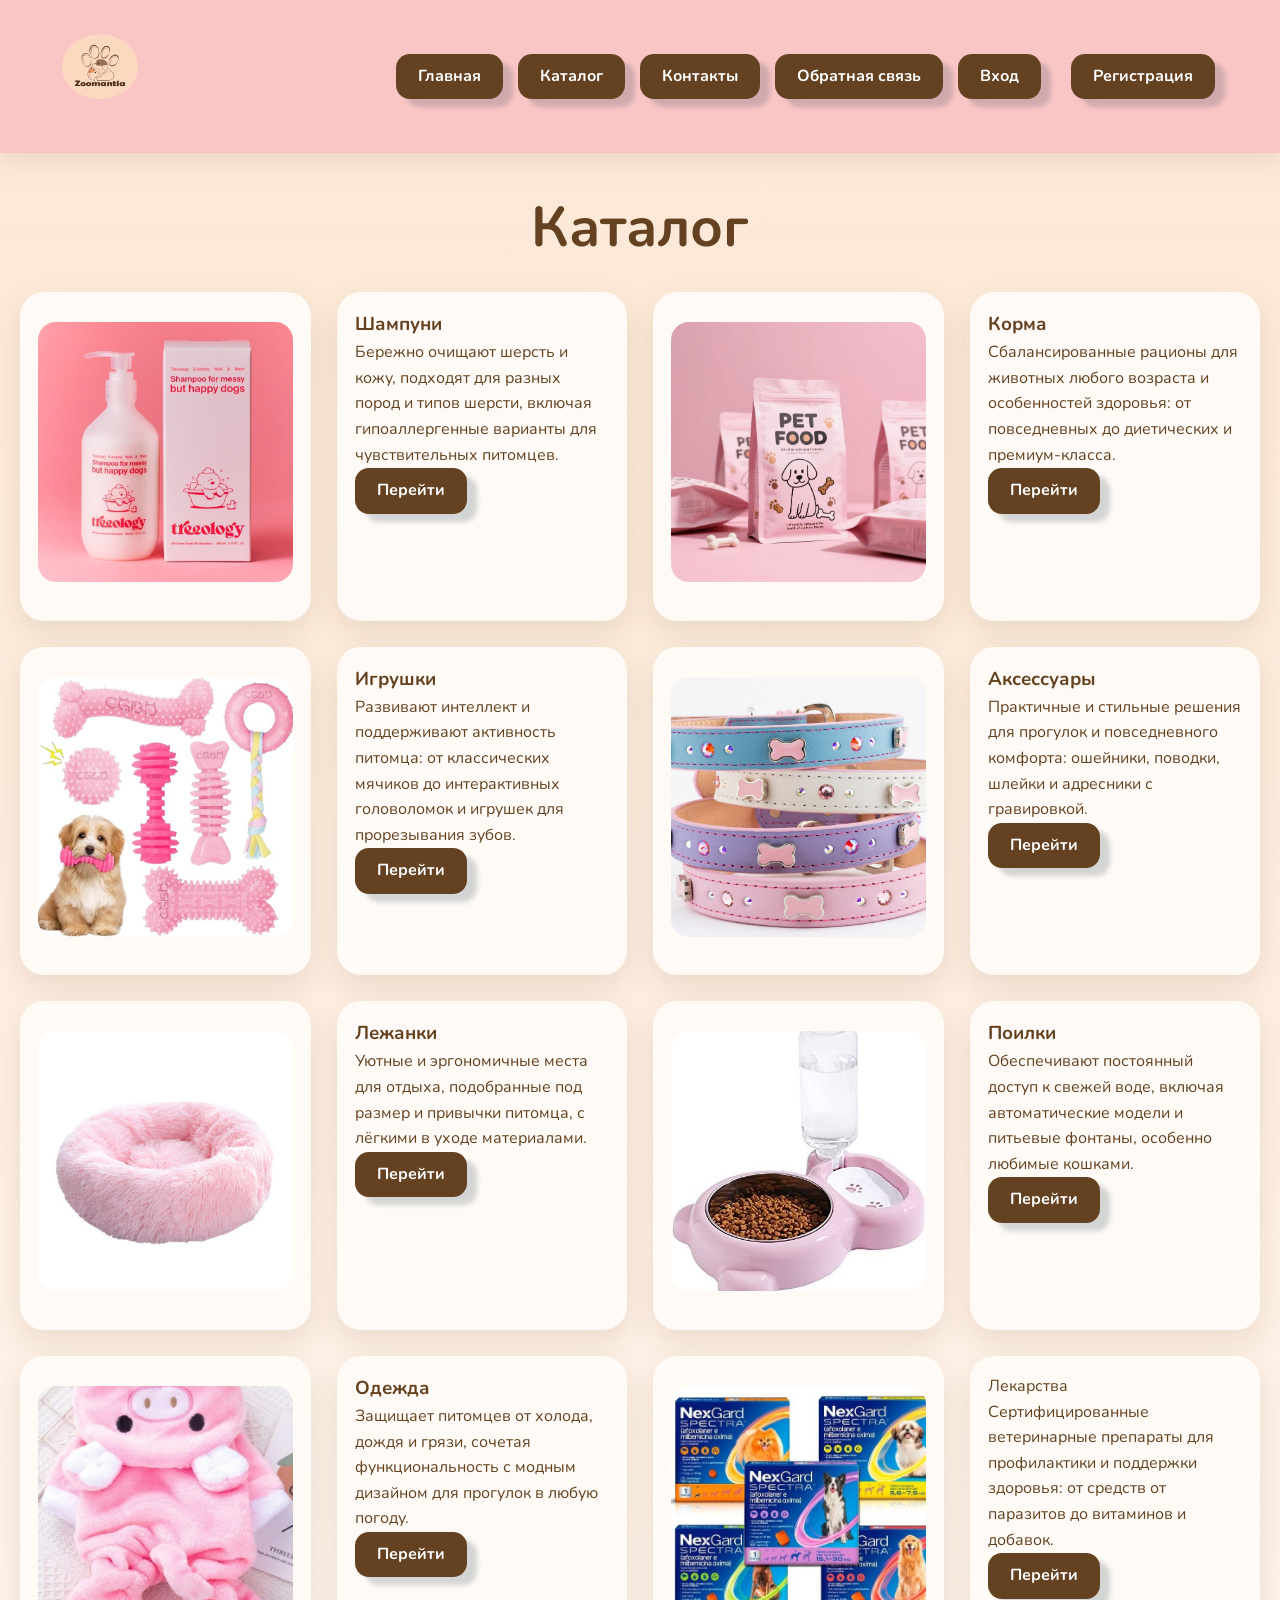
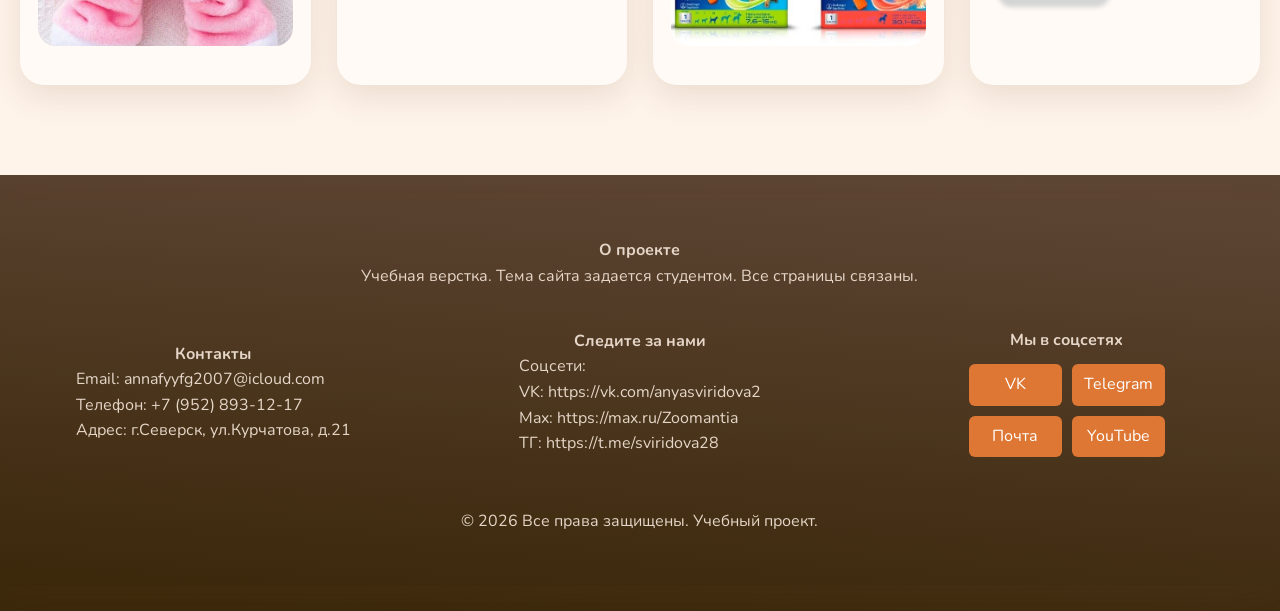
==== commit 86a416a4: "ПР-8: добавили страницы с Bootstrap" ====
--- a/catalog.html
+++ b/catalog.html
@@ -15,8 +15,22 @@
                 <li><a class="btn" href="catalog.html">Каталог</a></li>
                 <li><a class="btn" href="contacts.html">Контакты</a></li>
                 <li><a class="btn" href="feedback.html">Обратная связь</a></li>
+                <li><a href="login.html" class="btn" class="menu-item">Вход</a><li>
+                <li><a href="signup.html" class="btn" class="menu-item">Регистрация</a><li>
             </ul>
         </nav>
+        <div class="menu-burger">
+            <input type="checkbox" id="burger-checkbox" class="burger-checkbox">
+            <label for="burger-checkbox" class="burger"></label>
+            <ul class="menu-list">
+                <li><a href="index.html" class="btn3" class="menu-item">Главная</a><li>
+                <li><a href="catalog.html" class="btn3" class="menu-item">Каталог</a><li>
+                <li><a href="contacts.html" class="btn3" class="menu-item">Контакты</a><li>
+                <li><a href="feedback.html" class="btn3" class="menu-item">Обратная связь</a><li>
+                <li><a href="login.html" class="btn3" class="menu-item">Вход</a><li>
+                <li><a href="signup.html" class="btn3" class="menu-item">Регистрация</a><li>
+            </ul>
+        </div>
     </header>
 
     <main>
--- a/style.css
+++ b/style.css
@@ -1,3 +1,8 @@
+@font-face {
+    font-family: "Nunito";
+    src: url("fonts/Nunito-VariableFont_wght.ttf");
+}
+
 
 /* ОСНОВНЫЕ ЦВЕТА САЙТА */
 :root{
@@ -12,7 +17,13 @@
 *{
     margin:0;
     padding:0;
-    box-sizing:border-box
+    box-sizing:border-box;
+    font-family: "Nunito";
+
+}
+
+.menu-burger {
+    display: none;
 }
 
 html{
@@ -20,7 +31,7 @@
 }
 
 body{
-    font-family:Arial,sans-serif;
+    /* font-family:Arial,sans-serif; */
     background:linear-gradient(180deg,#fce7d4,#fff7f0);
     color:var(--primary);
     line-height:1.6;
@@ -58,6 +69,20 @@
     border-radius:14px;
     font-weight:700;
     box-shadow:10px 8px 5px rgba(34,60,80,.2);
+    transition:.3s;
+}
+
+.btn3{
+    display:inline-block;
+    text-decoration:none;
+    color:#fff!important;
+    background:var(--primary);
+    padding:10px 22px;
+    border-radius:14px;
+    text-align: center;
+    height: 40px;
+    font-weight:700;
+    width: 200px;
     transition:.3s;
 }
 .btn_glav{
@@ -168,39 +193,27 @@
     border-bottom: none; /* убираем разделитель у последнего элемента */
 }
 
-
+/* ГАЛЕРЕЯ */
 .gallery-grid {
     display: grid;
-    grid-template-columns: repeat(4, 1fr);
-    grid-auto-rows: 200px;
-    gap: 15px;
+    gap: 14px;
+    grid-template-columns: repeat(2, 1fr);
 }
 
 .gallery-item {
-    background-color: #ffaec0;
-    color: white;
+    background: #ffc7c7;
+    height: 150px;
+    width: 380px;
+    border-radius: 15px;
     display: flex;
     align-items: center;
     justify-content: center;
-    border-radius: 20px;
-    font-size: 18px;
-    font-weight: bold;
-}
-
-.gallery-item-1 {
-    grid-column: span 2;
-    grid-row: span 2;
-    background-color: #f1b9fc;
-}
-
-.gallery-item-3 {
-    grid-column: span 2;
-    background-color: #a5cfff;  
-}
-
-.gallery-item-5 {
-    grid-row: span 2;
-    background-color: #ffc894;
+    font-size: 40px;
+    transition: 0.3s;
+}
+
+.gallery-item:hover {
+    transform: scale(1.02);
 }
 
 /* ГРИДЫ ДЛЯ КАРТОЧЕК */
@@ -264,26 +277,10 @@
     transform:scale(1.05)
 }
 
-.gal_foto-1{
-    width: 583.5px;
-    height: 385px;
-    border-radius: 20px;
-}
-
-.gal_foto-3{
-    width: 583.5px;
-    height: 170px;
-    border-radius: 20px;
-}
-.gal_foto-5{
-    width: 274.25px;
-    height: 385px;
-    border-radius: 20px;
-}
-.gal_foto-246{
-    width: 274.25px;
-    height: 170px;
-    border-radius: 20px;
+.galeri_foto{
+    width: 293px;
+    height: 225px;
+    border-radius: 15px;
 }
 
 /* ФОРМЫ */
@@ -302,6 +299,7 @@
     border:1px solid #e6d6c8;
     margin-top:8px;
 }
+
 
 
 /* КОНТАКТЫ */
@@ -380,16 +378,392 @@
     text-decoration:none
 }
 
-/* АДАПТИВ */
-@media (max-width: 768px) {
-    .page-layout {
-        grid-template-areas:
-            "hero"
-            "features"
-            "popular"
-            "sidebar"
-            "gallery";
-        grid-template-columns: 1fr;
-    }
-}
-
+/* ===== АДАПТИВНОСТЬ ===== */
+
+
+
+@media (max-width: 1200px){
+    body{
+        overflow-x:hidden;
+    }
+
+    .container,.wrapper,.sidebar-section,.content{
+        width:100%!important;
+        padding:0 15px!important;
+        box-sizing:border-box;
+    }
+
+    header,.header{
+        padding:12px 15px!important;
+    }
+
+    header nav,.nav,nav ul{
+        /* display:flex!important; */
+        /* flex-direction:column!important; */
+        align-items:center!important;
+        gap:10px!important;
+    }
+
+    nav ul li{
+        margin:0!important;
+    }
+
+    .logo,img.logo{
+        max-width:180px;
+        height:auto;
+    }
+
+    h1{
+        font-size:30px!important;
+    }
+
+    h2{
+        font-size:24px!important;
+    }
+
+    h3{
+        font-size:21px!important;
+    }
+
+    h4{
+        font-size: 19px!important;
+    }
+
+    p,li,ul,a,button,input,textarea{
+        font-size:16px!important;
+    }
+
+    .grid,.cards,.sidebar-section,.review,
+    .catalog,.products,.gallery,.row{
+        display:grid!important;
+        grid-template-columns:1fr!important;
+        gap:18px!important;
+    }
+
+    .card,.product,.item{
+        width:100%!important;
+    }
+
+    img{
+        max-width:100%!important;
+        height:auto!important;
+    }
+    iframe{
+        width:100%!important;
+    }
+
+    button,.btn,input[type=submit]{
+        width:100%!important;
+    }
+
+    table{
+        display:block;
+        overflow-x:auto;
+    }
+    footer,.footer,.grid_fotter_parent,.footer-social,
+    .prodgectt_foot2,.slegka_foot,.contsct_foot,.prodgectt_foot{
+        display:flex!important;
+        flex-direction:column!important;
+        text-align:center!important;
+        gap:14px;
+    }
+}
+
+@media (max-width: 1024px) {
+    h1 {
+        font-size: 30px;
+    }
+
+    h2 {
+        font-size: 24px;
+    }
+
+    h3{
+        font-size: 20px;
+    }
+
+    h4{
+        font-size: 18px;
+    }
+
+    .container {
+        padding: 0 15px;
+    }
+
+    .burger-checkbox { /* БУРГЕР МЕНЮ */
+    position: absolute;
+    visibility: visible;
+    }
+    .burger {
+    position: relative;
+    z-index: 1;
+    cursor: pointer;
+    display: block;
+    border: none;
+    background: transparent;
+    width: 40px;
+    height: 26px;
+    }
+    .burger::before,
+    .burger::after {
+    content: '';
+    left: 0;
+    position: absolute;
+    display: block;
+    width: 100%;
+    height: 4px;
+    border-radius: 10px;
+    background: #000;
+    }
+    .burger::before {
+    top: 0;
+    box-shadow: 0 11px 0 #000;
+    transition: box-shadow .3s .15s, top .3s .15s, transform .3s;
+    }
+    .burger::after {
+    bottom: 0;
+    transition: bottom .3s .15s, transform .3s;
+    }
+    .burger-checkbox:checked + .burger::before {
+    top: 11px;
+    transform: rotate(45deg);
+    box-shadow: 0 6px 0 rgba(0,0,0,0);
+    transition: box-shadow .15s, top .3s, transform .3s .15s;
+    }
+    .burger-checkbox:checked + .burger::after {
+    bottom: 11px;
+    transform: rotate(-45deg);
+    transition: bottom .3s, transform .3s .15s;
+    }
+    .menu-list {
+    top: 0;
+    left: 0;
+    position: absolute;
+    display: grid;
+    gap: 12px;
+    padding: 42px 0;
+    margin: 0;
+    background: rgb(255, 186, 195);
+    border-radius: 18px;
+    list-style-type: none;
+    transform: translateX(-100%);
+    transition: .3s;
+    width: 210px;
+    height: 425px;
+    }
+    .menu-item {
+    display: block;
+    padding: 8px;
+    color: rgb(104, 103, 103);
+    font-size: 18px;
+    text-align: center;
+    text-decoration: none;
+
+    }
+    .menu-item:hover {
+    background: rgba(255,255,255,.2)
+    }
+    .burger-checkbox:checked ~ .menu-list {
+    transform: translateX(0);
+    }
+
+}
+
+@media (min-width: 1024px) {
+    .gallery-grid {
+        grid-template-columns: repeat(4, 1fr);
+    }
+    .gallery-item {
+        height: 250px;
+    }
+}
+
+@media (max-width: 768px){
+    body{
+        overflow-x:hidden;
+    }
+
+    .menu {
+        display: none;
+    }
+
+    .menu-burger {
+        display: block;
+    }
+    
+    h1 {
+        font-size: 26px;
+    }
+
+    h2 {
+        font-size: 22px;
+    }
+
+    h3{
+        font-size: 20px;
+    }
+
+    h4{
+        font-size: 18px;
+    }
+
+    .hero {
+        padding: 40px 0;
+    }
+
+    .hero h1 {
+        font-size: 24px;
+    }
+
+    .hero p {
+        font-size: 15px;
+    }
+
+    .container {
+        padding: 0 12px;
+    }
+
+    .container,.wrapper,.sidebar-section,.content{
+        width:100%!important;
+        padding:0 15px!important;
+        box-sizing:border-box;
+    }
+
+    header,.header{
+        padding:12px 15px!important;
+    }
+
+    header nav,.nav,nav ul{
+        /* display:flex!important; */
+        flex-direction:column!important;
+        align-items:center!important;
+        gap:10px!important;
+    }
+
+    .navbar {
+    display: flex;
+    justify-content: space-between;
+    align-items: center;
+    padding: 10px 20px;
+    }
+
+    .hamburger-button {
+    display: none; /* Иконка скрыта по умолчанию */
+    cursor: pointer;
+    }
+
+    .hamburger-line {
+    width: 30px;
+    height: 3px;
+    background-color: #333;
+    margin: 5px 0;
+    transition: all 0.3s; /* Для плавности анимации */
+    }
+
+    .menu-items {
+    list-style: none;
+    display: none; /* Меню скрыто до клика */
+    }
+    nav ul li{
+        margin:0!important;
+    }
+
+    .logo,img.logo{
+        max-width:180px;
+        height:auto;
+    }
+
+    h1{
+        font-size:30px!important;
+    }
+
+    h2{
+        font-size:24px!important;
+    }
+
+    h3{
+        font-size:21px!important;
+    }
+
+    h4{
+        font-size: 19px!important;
+    }
+
+    p,li,ul,a,button,input,textarea{
+        font-size:16px!important;
+    }
+
+    .grid,.cards,.sidebar-section,.review,
+    .catalog,.products,.gallery,.row{
+        display:grid!important;
+        grid-template-columns:1fr!important;
+        gap:18px!important;
+    }
+
+    .card,.product,.item{
+        width:100%!important;
+    }
+
+    img{
+        max-width:100%!important;
+        height:auto!important;
+    }
+    iframe{
+        width:100%!important;
+    }
+
+    button,.btn,input[type=submit]{
+        width:100%!important;
+    }
+
+    table{
+        display:block;
+        overflow-x:auto;
+    }
+    footer,.footer,.grid_fotter_parent,.footer-social,
+    .prodgectt_foot2,.slegka_foot,.contsct_foot,.prodgectt_foot{
+        display:flex!important;
+        flex-direction:column!important;
+        text-align:center!important;
+        gap:14px;
+    }
+
+}
+
+@media (min-width: 600px) {
+    .gallery-grid {
+        grid-template-columns: repeat(3, 1fr);
+    }
+}
+
+@media (max-width: 480px) {
+    h1 {
+        font-size: 20px;
+    }
+
+    h2 {
+        font-size: 18px;
+    }
+
+    h3{
+        font-size: 16px;
+    }
+
+    h4{
+        font-size: 14px;
+    }
+
+    section{
+        padding:30px 14px!important;
+    }
+    .hero h1 {
+        font-size: 20px;
+    }
+    .hero p {
+        font-size: 12px;
+    }
+    .btn {
+        padding: 8px 20px;
+        font-size: 14px;
+    } 
+}
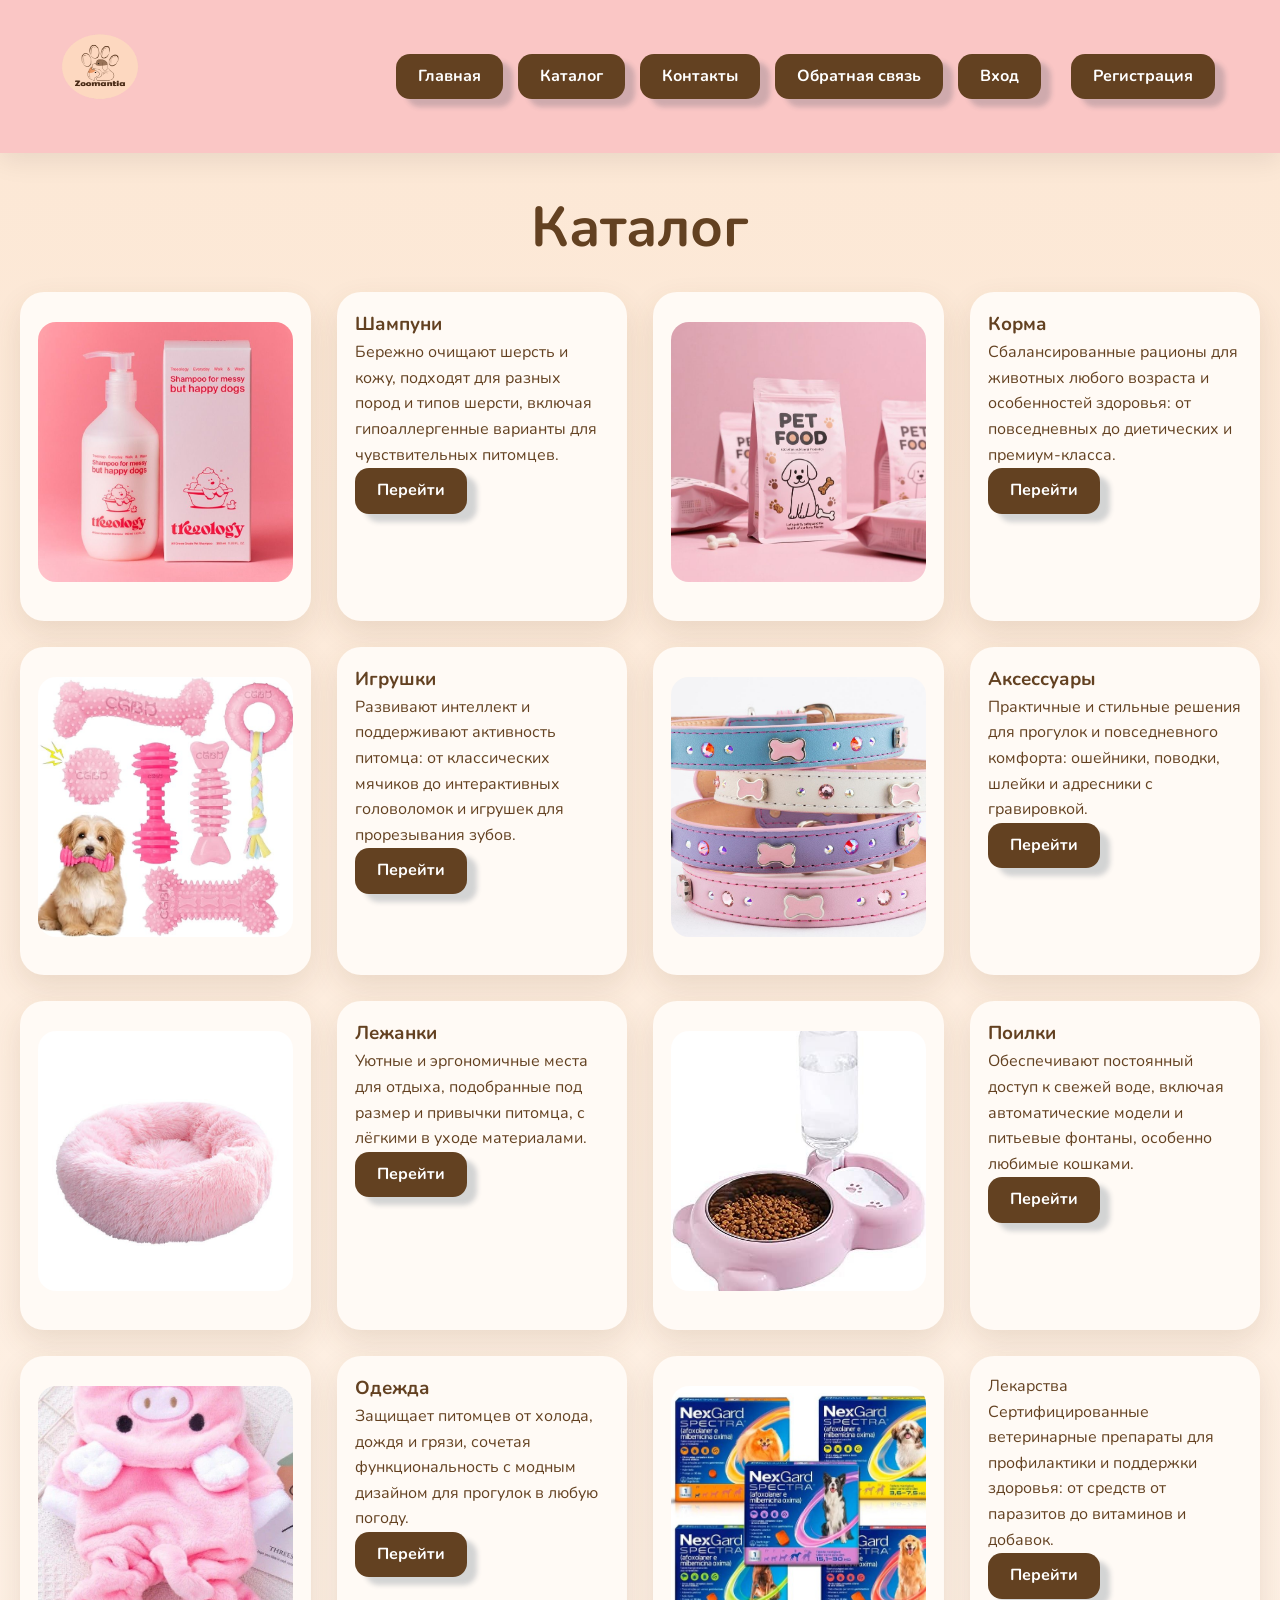
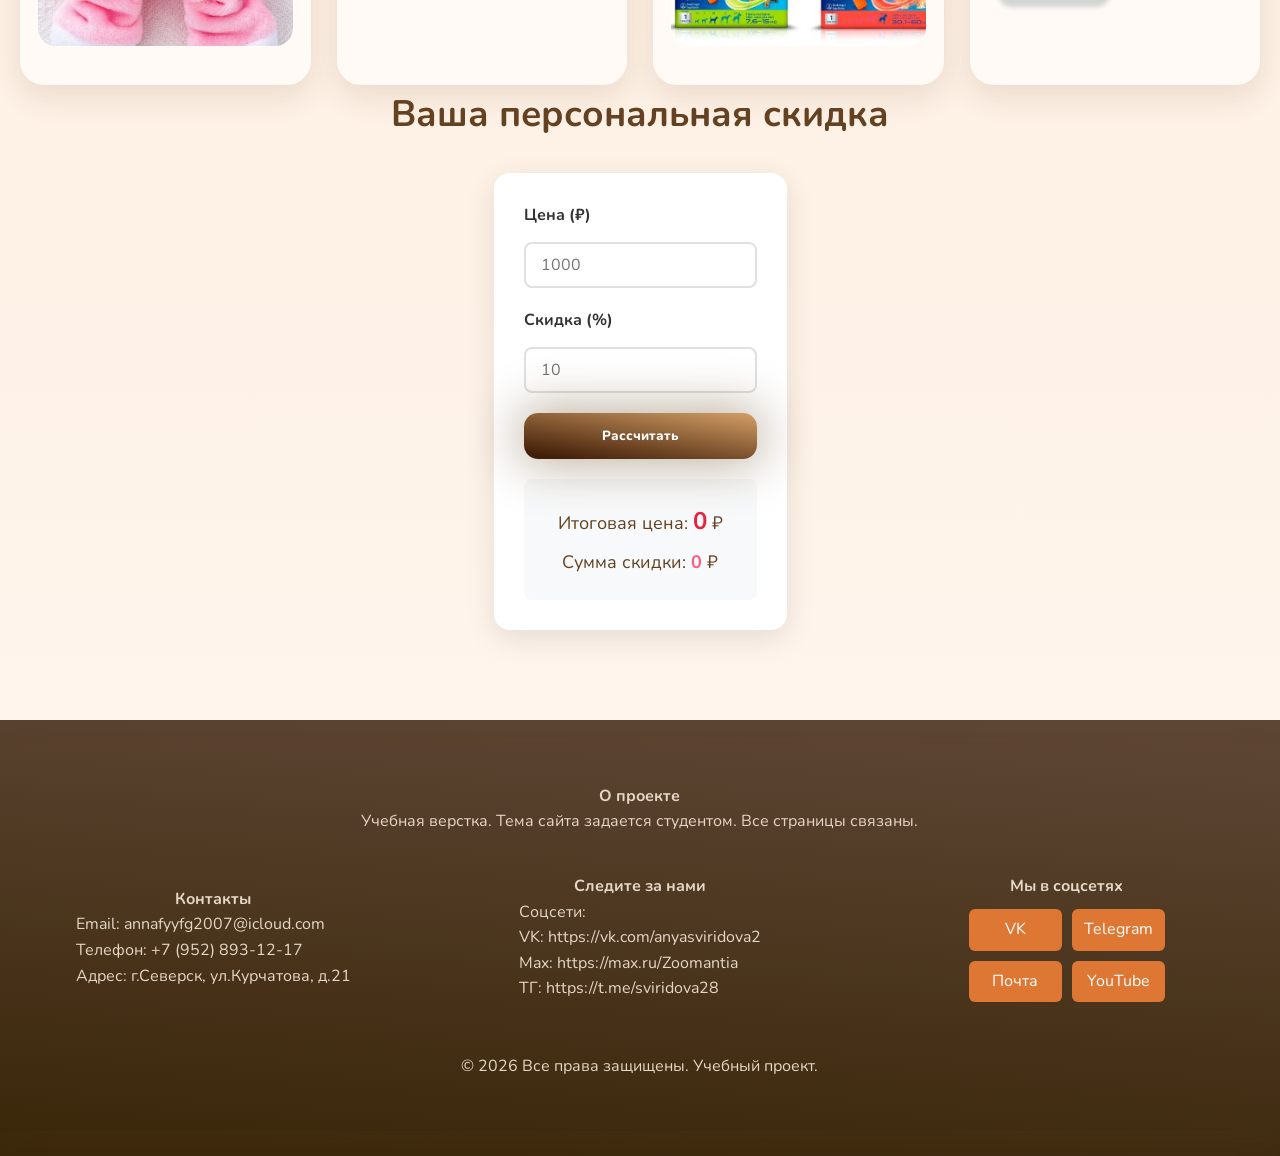
==== commit ef8b35f0: "js" ====
--- a/catalog.html
+++ b/catalog.html
@@ -113,6 +113,28 @@
                 <a class="btn" href="index.html">Перейти</a>
             </div>
         </div>
+        </div>
+
+        <h2>Ваша персональная скидка</h2>
+        <div class=" calculator-box">
+            <div class="calculator-container">
+                <div class="calculator">
+                    <div class="input-group">
+                        <label for="originalPrice">Цена (₽)</label>
+                        <input type="number" id="originalPrice" placeholder="1000" min="0">
+                    </div>
+                    <div class="input-group">
+                        <label for="discountPercent">Скидка (%)</label>
+                        <input type="number" id="discountPercent" placeholder="10" min="0" max="100">
+                    </div>
+                    <button id="calculateBtn">Рассчитать</button>
+                    <div class="result" id="result">
+                        <p>Итоговая цена: <span id="finalPrice">0</span> ₽</p>
+                        <p>Сумма скидки: <span id="discountAmount">0</span> ₽</p>
+                    </div>
+                </div>    
+            </div>
+        </div>
     </main>
 
     <footer>
@@ -149,6 +171,6 @@
         </div>
     </footer>
 
-
+    <script src="discount.js"></script>
 </body>
 </html>
--- a/style.css
+++ b/style.css
@@ -52,6 +52,250 @@
     backdrop-filter:blur(10px);
     box-shadow:0 8px 25px rgba(0,0,0,.08);
 }
+
+/* СЛАЙДЕР */
+
+.slider-container {
+    text-align: center;
+    background: white;
+    padding: 30px;
+    border-radius: 16px;
+    box-shadow: 0 8px 30px rgba(0,0,0,0.1);
+    width: 100%;
+    align-items: center;
+    justify-content: center;
+}
+
+.slider {
+    display: flex;
+    align-items: center;
+    gap: 15px;
+    justify-content: center;
+}
+
+.slider-image-wrapper {
+    flex: 1;
+    overflow: hidden;
+    border-radius: 12px;
+}
+
+.slider-image-wrapper img {
+    width: 100%;
+    height: 500px;
+    object-fit: cover;
+    display: block;
+    transition: opacity 0.3s;
+}
+
+.slider-btn {
+    display: grid;
+    align-content: center;
+    background: #58290d;
+    color: white;
+    border: none;
+    width: 50px;
+    height: 50px;
+    border-radius: 50%;
+    font-size: 24px;
+    cursor: pointer;
+    transition: background 0.2s;
+}
+
+.slider-btn:hover {
+    background: #3498db;
+}
+
+.image-counter {
+    margin-top: 15px;
+    font-size: 18px;
+    color: #555;
+}
+
+/* ПЕРЕВОРАЧИВАЮЩИЕСЯ КАРТОЧКИ */
+.card-grid {
+    display: grid;
+    grid-template-columns: repeat(auto-fit, minmax(280px, 1fr));
+    gap: 30px;
+    max-width: 1200px;
+    margin: 0 auto;
+}
+
+/* Контейнер карточки */
+.flip-card {
+    background-color: transparent;
+    height: 380px;
+    perspective: 1000px;  /* Создаёт 3D-эффект */
+    cursor: pointer;
+    animation: fadeInUp 0.6s ease forwards;
+    opacity: 0;
+}
+
+@keyframes fadeInUp {
+    from {
+        opacity: 0;
+        transform: translateY(30px);
+    }
+    to {
+        opacity: 1;
+        transform: translateY(0);
+    }
+}
+
+/* Внутренний блок, который вращается */
+.flip-card-inner {
+    position: relative;
+    width: 100%;
+    height: 100%;
+    transition: transform 0.6s;
+    transform-style: preserve-3d;
+}
+
+/* Переворот при наведении (CSS-версия) */
+.flip-card:hover .flip-card-inner {
+    transform: rotateY(180deg);
+}
+
+/* Если используется класс flipped (для клика) */
+.flip-card.flipped .flip-card-inner {
+    transform: rotateY(180deg);
+}
+
+/* Передняя и задняя стороны карточки */
+.flip-card-front,
+.flip-card-back {
+    position: absolute;
+    width: 100%;
+    height: 100%;
+    backface-visibility: hidden;  /* Скрываем обратную сторону */
+    border-radius: 16px;
+    box-shadow: 0 8px 25px rgba(0,0,0,0.1);
+    display: flex;
+    flex-direction: column;
+    align-items: center;
+    justify-content: center;
+    padding: 30px;
+}
+
+.flip-card-front {
+    background: white;
+}
+
+.flip-card-back {
+    background: #694936;;
+    color: white;
+    transform: rotateY(180deg);
+}
+
+.flip-card-icon {
+    font-size: 64px;
+    margin-bottom: 15px;
+}
+
+.flip-card-front h3 {
+    font-size: 24px;
+    color: #333;
+}
+
+.flip-card-front p {
+    color: #888;
+    font-size: 14px;
+    margin-top: 8px;
+}
+
+.flip-card-back h3 {
+    font-size: 22px;
+    margin-bottom: 10px;
+}
+
+.flip-card-back p {
+    font-size: 15px;
+    color: #bdc3c7;
+    margin: 5px 0;
+    text-align: center;
+}
+
+.flip-card-btn {
+    display: inline-block;
+    background: #ff6687;
+    color: white;
+    padding: 10px 25px;
+    border-radius: 30px;
+    text-decoration: none;
+    margin-top: 15px;
+    transition: background 0.2s;
+}
+
+.flip-card-btn:hover {
+    background: #ff839e;
+}
+
+/* КАЛЬКУЛЯТОР*/
+.calculator-box{
+    display: grid;
+    justify-content: center;
+}
+
+.calculator-container {
+    background: white;
+    padding: 30px;
+    border-radius: 16px;
+    box-shadow: 0 8px 30px rgba(0,0,0,0.1);
+    max-width: 420px;
+    width: 100%;
+    text-align: center;
+    display: flex;
+    justify-content: center;
+    align-items: center;
+}
+
+.input-group {
+    margin-bottom: 20px;
+    text-align: left;
+}
+
+.input-group label {
+    display: block;
+    font-weight: bold;
+    margin-bottom: 5px;
+    color: #333;
+}
+
+.input-group input {
+    width: 100%;
+    padding: 10px 15px;
+    border: 2px solid #e0e0e0;
+    border-radius: 8px;
+    font-size: 16px;
+    transition: border-color 0.2s;
+}
+
+.input-group input:focus {
+    outline: none;
+    border-color: #3498db;
+}
+.result {
+    margin-top: 20px;
+    padding: 15px;
+    background: #f8f9fa;
+    border-radius: 8px;
+}
+
+.result p {
+    margin: 8px 0;
+    font-size: 18px;
+}
+
+#finalPrice {
+    font-weight: bold;
+    font-size: 24px;
+    color: #e62243;
+}
+
+#discountAmount {
+    font-weight: bold;
+    color: #ff5d80;
+}
+
 
 /* МЕНЮ И КНОПКИ */
 .menu{
@@ -196,8 +440,11 @@
 /* ГАЛЕРЕЯ */
 .gallery-grid {
     display: grid;
-    gap: 14px;
-    grid-template-columns: repeat(2, 1fr);
+    grid-template-columns: repeat(auto-fit, minmax(200px, 1fr));
+    gap: 20px;
+    max-width: 1100px;
+    margin: 0 auto;
+
 }
 
 .gallery-item {
@@ -209,12 +456,20 @@
     align-items: center;
     justify-content: center;
     font-size: 40px;
-    transition: 0.3s;
+    opacity: 0;
+    transform: translateY(40px);
+    transition: opacity 0.6s ease, transform 0.6s ease;
+    font-weight: bold;
+}
+.gallery-item.show {
+    opacity: 1;
+    transform: translateY(0);
 }
 
 .gallery-item:hover {
     transform: scale(1.02);
 }
+
 
 /* ГРИДЫ ДЛЯ КАРТОЧЕК */
 .home-grid,
